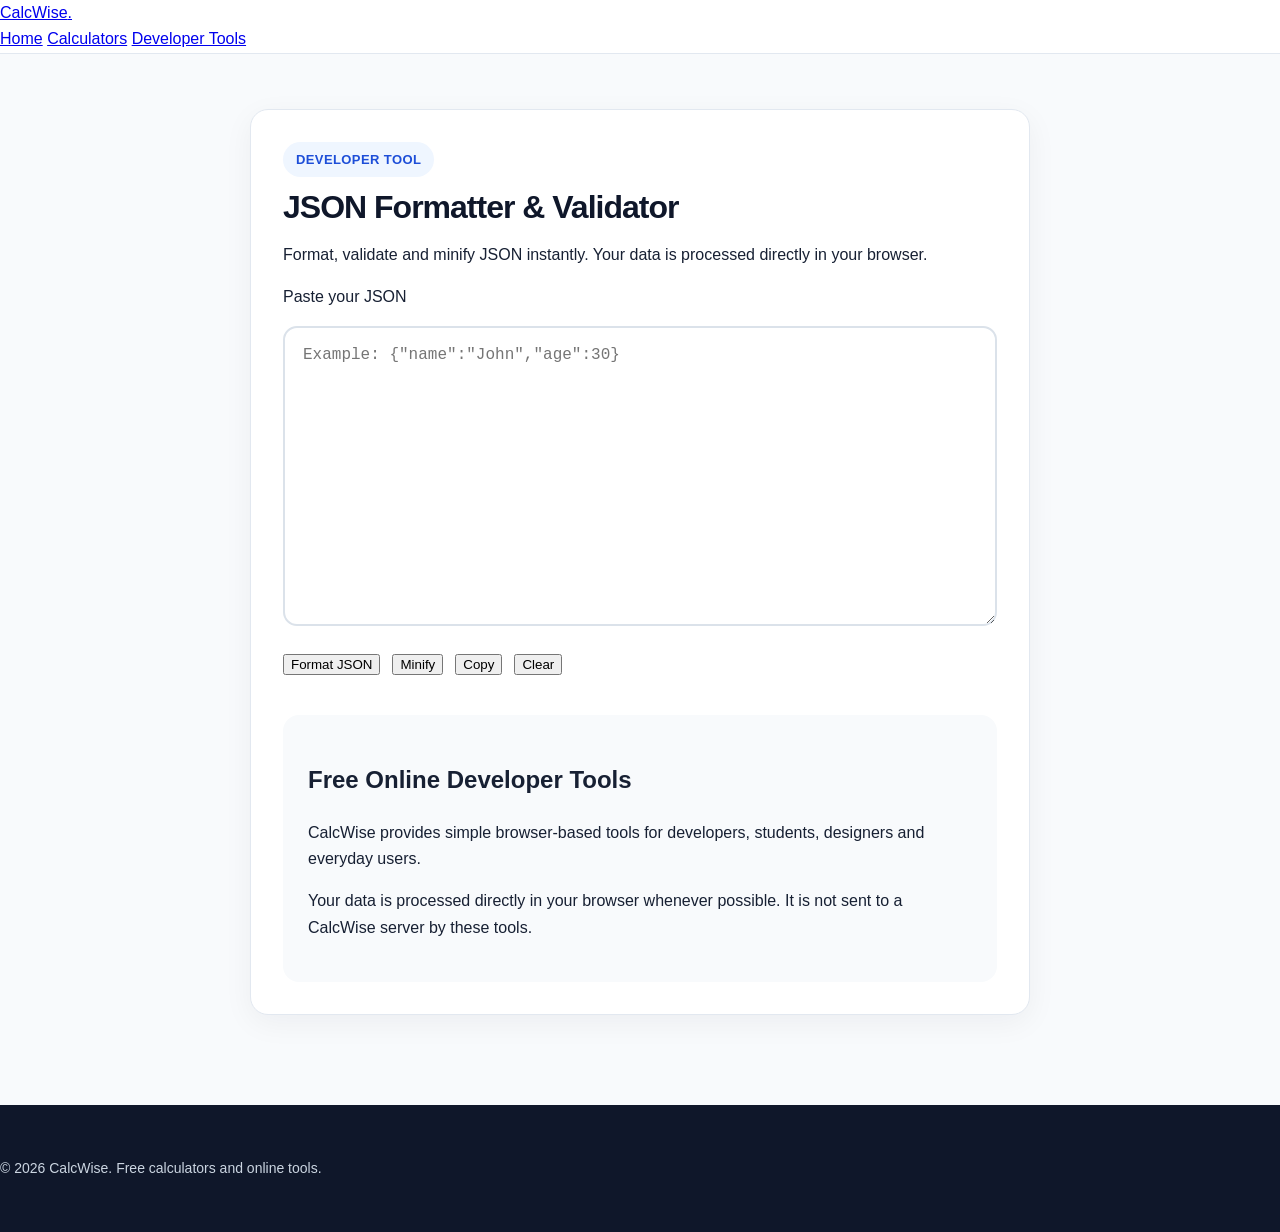
==== developer-tool.html @ e34d67ae "Update developer-tool.html" ====
<!DOCTYPE html>
<html lang="en">
<head>
  <meta charset="UTF-8">
  <meta name="viewport" content="width=device-width, initial-scale=1.0">

  <title>Free Developer Tools | CalcWise</title>

  <meta name="description"
        content="Free online developer tools including JSON Formatter, JSON to CSV Converter, Base64, URL Encoder, UUID Generator and more.">

  <meta name="robots" content="index, follow">

  <link rel="stylesheet" href="style.css">
</head>

<body>

<header class="site-header">
  <div class="container nav-container">

    <a href="index.html" class="logo">
      CalcWise<span>.</span>
    </a>

    <nav>
      <a href="index.html">Home</a>
      <a href="index.html#calculators">Calculators</a>
      <a href="index.html#developer-tools">Developer Tools</a>
    </nav>

  </div>
</header>


<main class="calculator-page">

  <div class="calc-shell">

    <div class="eyebrow">DEVELOPER TOOL</div>

    <h1 id="toolTitle">JSON Formatter & Validator</h1>

    <p id="toolDescription">
      Format, validate and minify JSON instantly. Your data is processed directly in your browser.
    </p>


    <!-- JSON TOOL -->

    <section id="jsonTool">

      <label for="jsonInput">Paste your JSON</label>

      <textarea
        id="jsonInput"
        placeholder='Example: {"name":"John","age":30}'
        style="width:100%; min-height:300px; margin-top:15px; padding:18px; border:2px solid #dbe2ea; border-radius:14px; font-family:monospace; font-size:16px; box-sizing:border-box;"
      ></textarea>

      <div style="display:flex; flex-wrap:wrap; gap:12px; margin-top:20px;">

        <button onclick="formatJSON()" class="btn-primary">
          Format JSON
        </button>

        <button onclick="minifyJSON()" class="btn-primary">
          Minify
        </button>

        <button onclick="copyJSON()" class="btn-primary">
          Copy
        </button>

        <button onclick="clearJSON()" class="btn-secondary">
          Clear
        </button>

      </div>

      <div id="jsonResult" style="margin-top:20px;"></div>

    </section>


    <!-- JSON TO CSV TOOL -->

    <section id="csvTool" style="display:none;">

      <label for="csvJsonInput">Paste JSON data</label>

      <textarea
        id="csvJsonInput"
        placeholder='Example: [{"name":"John","age":30},{"name":"Sarah","age":25}]'
        style="width:100%; min-height:300px; margin-top:15px; padding:18px; border:2px solid #dbe2ea; border-radius:14px; font-family:monospace; font-size:16px; box-sizing:border-box;"
      ></textarea>

      <div style="display:flex; flex-wrap:wrap; gap:12px; margin-top:20px;">

        <button onclick="convertJSONtoCSV()" class="btn-primary">
          Convert to CSV
        </button>

        <button onclick="copyCSV()" class="btn-primary">
          Copy CSV
        </button>

        <button onclick="downloadCSV()" class="btn-primary">
          Download CSV
        </button>

        <button onclick="clearCSV()" class="btn-secondary">
          Clear
        </button>

      </div>

      <textarea
        id="csvOutput"
        readonly
        placeholder="CSV output will appear here..."
        style="width:100%; min-height:250px; margin-top:20px; padding:18px; border:2px solid #dbe2ea; border-radius:14px; font-family:monospace; font-size:15px; box-sizing:border-box;"
      ></textarea>

      <div id="csvResult" style="margin-top:15px;"></div>

    </section>


    <div style="margin-top:40px; padding:25px; background:#f8fafc; border-radius:16px;">

      <h2>Free Online Developer Tools</h2>

      <p>
        CalcWise provides simple browser-based tools for developers,
        students, designers and everyday users.
      </p>

      <p>
        Your data is processed directly in your browser whenever possible.
        It is not sent to a CalcWise server by these tools.
      </p>

    </div>

  </div>

</main>


<footer class="site-footer">

  <div class="container">

    <p>
      © 2026 CalcWise. Free calculators and online tools.
    </p>

  </div>

</footer>


<script>

const params = new URLSearchParams(window.location.search);
const selectedTool = params.get("tool") || "json";


/* TOOL ROUTER */

if (selectedTool === "json-csv") {

  document.title = "JSON to CSV Converter — Free Online Tool | CalcWise";

  document.getElementById("toolTitle").textContent =
    "JSON to CSV Converter";

  document.getElementById("toolDescription").textContent =
    "Convert JSON data to CSV instantly. Your data is processed directly in your browser.";

  document.getElementById("jsonTool").style.display = "none";
  document.getElementById("csvTool").style.display = "block";

}


/* JSON FORMATTER */

function formatJSON() {

  const input = document.getElementById("jsonInput").value.trim();
  const result = document.getElementById("jsonResult");

  if (!input) {
    result.innerHTML =
      '<div style="padding:15px; background:#fff7ed; border-radius:10px;">Please enter JSON first.</div>';
    return;
  }

  try {

    const parsed = JSON.parse(input);

    document.getElementById("jsonInput").value =
      JSON.stringify(parsed, null, 2);

    result.innerHTML =
      '<div style="padding:15px; background:#f0fdf4; color:#166534; border-radius:10px;">✓ Valid JSON</div>';

  } catch (error) {

    result.innerHTML =
      '<div style="padding:15px; background:#fef2f2; color:#991b1b; border-radius:10px;">✕ Invalid JSON: '
      + escapeHTML(error.message)
      + '</div>';

  }

}


/* MINIFY JSON */

function minifyJSON() {

  const input = document.getElementById("jsonInput").value.trim();
  const result = document.getElementById("jsonResult");

  if (!input) {
    result.innerHTML =
      '<div style="padding:15px; background:#fff7ed; border-radius:10px;">Please enter JSON first.</div>';
    return;
  }

  try {

    const parsed = JSON.parse(input);

    document.getElementById("jsonInput").value =
      JSON.stringify(parsed);

    result.innerHTML =
      '<div style="padding:15px; background:#f0fdf4; color:#166534; border-radius:10px;">✓ JSON minified successfully</div>';

  } catch (error) {

    result.innerHTML =
      '<div style="padding:15px; background:#fef2f2; color:#991b1b; border-radius:10px;">✕ Invalid JSON</div>';

  }

}


/* COPY JSON */

function copyJSON() {

  const input = document.getElementById("jsonInput");

  if (!input.value) return;

  navigator.clipboard.writeText(input.value)
    .then(function() {

      document.getElementById("jsonResult").innerHTML =
        '<div style="padding:15px; background:#eff6ff; color:#1d4ed8; border-radius:10px;">✓ Copied to clipboard</div>';

    });

}


/* CLEAR JSON */

function clearJSON() {

  document.getElementById("jsonInput").value = "";
  document.getElementById("jsonResult").innerHTML = "";

}


/* JSON TO CSV */

function convertJSONtoCSV() {

  const input = document.getElementById("csvJsonInput").value.trim();
  const output = document.getElementById("csvOutput");
  const result = document.getElementById("csvResult");

  if (!input) {

    result.innerHTML =
      '<div style="padding:15px; background:#fff7ed; border-radius:10px;">Please enter JSON data first.</div>';

    return;
  }

  try {

    const data = JSON.parse(input);

    if (!Array.isArray(data)) {

      throw new Error(
        "JSON to CSV conversion requires an array of objects."
      );

    }

    if (data.length === 0) {

      throw new Error("The JSON array is empty.");

    }

    const headers = [];

    data.forEach(function(row) {

      Object.keys(row).forEach(function(key) {

        if (!headers.includes(key)) {
          headers.push(key);
        }

      });

    });


    const csvRows = [];

    csvRows.push(
      headers.map(csvEscape).join(",")
    );


    data.forEach(function(row) {

      const values = headers.map(function(header) {

        let value = row[header];

        if (value === null || value === undefined) {
          value = "";
        }

        if (typeof value === "object") {
          value = JSON.stringify(value);
        }

        return csvEscape(value);

      });

      csvRows.push(values.join(","));

    });


    output.value = csvRows.join("\n");

    result.innerHTML =
      '<div style="padding:15px; background:#f0fdf4; color:#166534; border-radius:10px;">✓ Converted successfully</div>';

  } catch (error) {

    result.innerHTML =
      '<div style="padding:15px; background:#fef2f2; color:#991b1b; border-radius:10px;">✕ '
      + escapeHTML(error.message)
      + '</div>';

  }

}


/* CSV ESCAPE */

function csvEscape(value) {

  value = String(value);

  if (
    value.includes(",") ||
    value.includes('"') ||
    value.includes("\n")
  ) {

    return '"' + value.replace(/"/g, '""') + '"';

  }

  return value;

}


/* COPY CSV */

function copyCSV() {

  const output = document.getElementById("csvOutput");

  if (!output.value) return;

  navigator.clipboard.writeText(output.value)
    .then(function() {

      document.getElementById("csvResult").innerHTML =
        '<div style="padding:15px; background:#eff6ff; color:#1d4ed8; border-radius:10px;">✓ CSV copied to clipboard</div>';

    });

}


/* DOWNLOAD CSV */

function downloadCSV() {

  const csv = document.getElementById("csvOutput").value;

  if (!csv) {

    document.getElementById("csvResult").innerHTML =
      '<div style="padding:15px; background:#fff7ed; border-radius:10px;">Convert your JSON first.</div>';

    return;

  }

  const blob = new Blob(
    [csv],
    { type: "text/csv;charset=utf-8;" }
  );

  const url = URL.createObjectURL(blob);

  const link = document.createElement("a");

  link.href = url;
  link.download = "calcwise-data.csv";

  document.body.appendChild(link);

  link.click();

  document.body.removeChild(link);

  URL.revokeObjectURL(url);

}


/* CLEAR CSV */

function clearCSV() {

  document.getElementById("csvJsonInput").value = "";
  document.getElementById("csvOutput").value = "";
  document.getElementById("csvResult").innerHTML = "";

}


/* SECURITY */

function escapeHTML(text) {

  const div = document.createElement("div");

  div.textContent = text;

  return div.innerHTML;

}

</script>

</body>
</html>
---- style.css ----
/* =========================================
   CALCWISE — 2026 PROFESSIONAL DESIGN
   ========================================= */

* {
  box-sizing: border-box;
}

:root {
  --navy: #0f172a;
  --navy-light: #1e293b;
  --blue: #2563eb;
  --blue-dark: #1d4ed8;
  --blue-light: #eff6ff;
  --green: #16a34a;
  --green-light: #f0fdf4;
  --text: #172033;
  --muted: #64748b;
  --border: #e2e8f0;
  --background: #f8fafc;
  --white: #ffffff;
}

html {
  scroll-behavior: smooth;
}

body {
  margin: 0;
  font-family: Arial, Helvetica, sans-serif;
  color: var(--text);
  background: var(--background);
  line-height: 1.65;
}

.wrap {
  width: min(1120px, 92%);
  margin: auto;
}

/* =========================================
   HEADER
   ========================================= */

.site-header {
  background: var(--white);
  border-bottom: 1px solid var(--border);
  position: sticky;
  top: 0;
  z-index: 100;
}

.nav {
  min-height: 68px;
  display: flex;
  align-items: center;
  justify-content: space-between;
  gap: 20px;
}

.brand {
  font-size: 25px;
  font-weight: 800;
  color: var(--navy);
  text-decoration: none;
  letter-spacing: -0.7px;
}

.brand::after {
  content: ".";
  color: var(--blue);
}

.nav nav {
  display: flex;
  align-items: center;
  gap: 26px;
}

.nav nav a {
  color: #475569;
  text-decoration: none;
  font-size: 15px;
  font-weight: 600;
  transition: 0.2s;
}

.nav nav a:hover {
  color: var(--blue);
}

/* =========================================
   HERO
   ========================================= */

.hero {
  background:
    radial-gradient(circle at 80% 20%, #dbeafe 0, transparent 28%),
    linear-gradient(180deg, #ffffff 0%, #f8fafc 100%);
  padding: 90px 0 95px;
  text-align: center;
}

.eyebrow {
  display: inline-block;
  background: var(--blue-light);
  color: var(--blue-dark);
  padding: 7px 13px;
  border-radius: 999px;
  font-size: 13px;
  font-weight: 800;
  letter-spacing: 0.4px;
  margin-bottom: 12px;
}

.hero h1 {
  font-size: clamp(38px, 6vw, 64px);
  line-height: 1.04;
  letter-spacing: -2px;
  max-width: 900px;
  margin: 12px auto 20px;
  color: var(--navy);
}

.hero p {
  font-size: 19px;
  color: var(--muted);
  max-width: 690px;
  margin: 0 auto 32px;
}

.button {
  display: inline-block;
  background: var(--blue);
  color: white;
  padding: 14px 25px;
  border-radius: 10px;
  text-decoration: none;
  font-weight: 800;
  box-shadow: 0 8px 20px rgba(37, 99, 235, 0.18);
  transition: 0.2s;
}

.button:hover {
  background: var(--blue-dark);
  transform: translateY(-2px);
  box-shadow: 0 12px 25px rgba(37, 99, 235, 0.24);
}

/* =========================================
   SECTIONS
   ========================================= */

.section {
  padding: 65px 0;
}

.section h2 {
  font-size: 34px;
  line-height: 1.2;
  letter-spacing: -0.8px;
  margin: 0 0 25px;
  color: var(--navy);
}

.grid {
  display: grid;
  grid-template-columns: repeat(
    auto-fit,
    minmax(230px, 1fr)
  );
  gap: 20px;
}

/* =========================================
   CALCULATOR CARDS
   ========================================= */

.card {
  display: block;
  background: var(--white);
  padding: 25px;
  border: 1px solid var(--border);
  border-radius: 16px;
  text-decoration: none;
  color: inherit;
  transition: all 0.2s ease;
  box-shadow: 0 2px 8px rgba(15, 23, 42, 0.03);
}

.card:hover {
  transform: translateY(-4px);
  border-color: #bfdbfe;
  box-shadow: 0 14px 35px rgba(15, 23, 42, 0.09);
}

.card h3 {
  margin: 0 0 9px;
  color: var(--navy);
  font-size: 19px;
}

.card p {
  margin: 0;
  color: var(--muted);
  font-size: 15px;
}

/* =========================================
   ABOUT
   ========================================= */

.about {
  max-width: 820px;
}

.about p {
  color: #475569;
}

/* =========================================
   CALCULATOR PAGE
   ========================================= */

.calculator-page {
  padding: 55px 0 90px;
}

.calc-shell {
  max-width: 780px;
  margin: auto;
  background: var(--white);
  border: 1px solid var(--border);
  border-radius: 18px;
  padding: 32px;
  box-shadow: 0 8px 30px rgba(15, 23, 42, 0.05);
}

.calc-shell h1 {
  margin-top: 0;
  margin-bottom: 10px;
  line-height: 1.15;
  letter-spacing: -1px;
  color: var(--navy);
}

.intro {
  color: var(--muted);
  margin-bottom: 25px;
}

/* =========================================
   FORMS
   ========================================= */

.form-grid {
  display: grid;
  grid-template-columns: 1fr 1fr;
  gap: 18px;
}

.field label {
  display: block;
  font-weight: 700;
  margin-bottom: 7px;
  color: var(--navy-light);
  font-size: 14px;
}

.field input,
.field select {
  width: 100%;
  padding: 13px 14px;
  border: 1px solid #cbd5e1;
  border-radius: 10px;
  font-size: 16px;
  background: white;
  color: var(--text);
  outline: none;
  transition: 0.2s;
}

.field input:focus,
.field select:focus {
  border-color: var(--blue);
  box-shadow: 0 0 0 3px rgba(37, 99, 235, 0.1);
}

/* =========================================
   CALCULATE BUTTON
   ========================================= */

.calc-button {
  width: 100%;
  border: 0;
  background: var(--blue);
  color: white;
  padding: 14px 20px;
  border-radius: 10px;
  font-size: 16px;
  font-weight: 800;
  cursor: pointer;
  margin-top: 20px;
  transition: 0.2s;
}

.calc-button:hover {
  background: var(--blue-dark);
  transform: translateY(-1px);
}

/* =========================================
   RESULTS
   ========================================= */

.result {
  margin-top: 25px;
  padding: 24px;
  background: var(--green-light);
  border-radius: 14px;
  border: 1px solid #bbf7d0;
}

.result strong {
  display: block;
  font-size: 29px;
  color: var(--green);
  margin-top: 4px;
}

/* =========================================
   NOTES
   ========================================= */

.notes {
  margin-top: 30px;
  padding-top: 20px;
  border-top: 1px solid var(--border);
  color: var(--muted);
  font-size: 14px;
}

/* =========================================
   FOOTER
   ========================================= */

footer {
  padding: 38px 0;
  background: var(--navy);
  color: #cbd5e1;
  font-size: 14px;
}

footer a {
  color: #e2e8f0;
  text-decoration: none;
}

footer a:hover {
  color: white;
}

/* =========================================
   MOBILE
   ========================================= */

@media (max-width: 700px) {

  .nav {
    min-height: 62px;
  }

  .brand {
    font-size: 22px;
  }

  .nav nav {
    gap: 13px;
  }

  .nav nav a {
    font-size: 13px;
  }

  .hero {
    padding: 65px 0 70px;
  }

  .hero h1 {
    font-size: 42px;
    letter-spacing: -1.5px;
  }

  .hero p {
    font-size: 17px;
  }

  .section {
    padding: 50px 0;
  }

  .section h2 {
    font-size: 29px;
  }

  .form-grid {
    grid-template-columns: 1fr;
  }

  .calc-shell {
    padding: 22px;
    border-radius: 14px;
  }
}

@media (max-width: 430px) {

  .nav nav {
    gap: 9px;
  }

  .nav nav a {
    font-size: 12px;
  }

  .hero h1 {
    font-size: 36px;
  }

  .hero {
    padding: 55px 0 60px;
  }

  .card {
    padding: 21px;
  }
  }
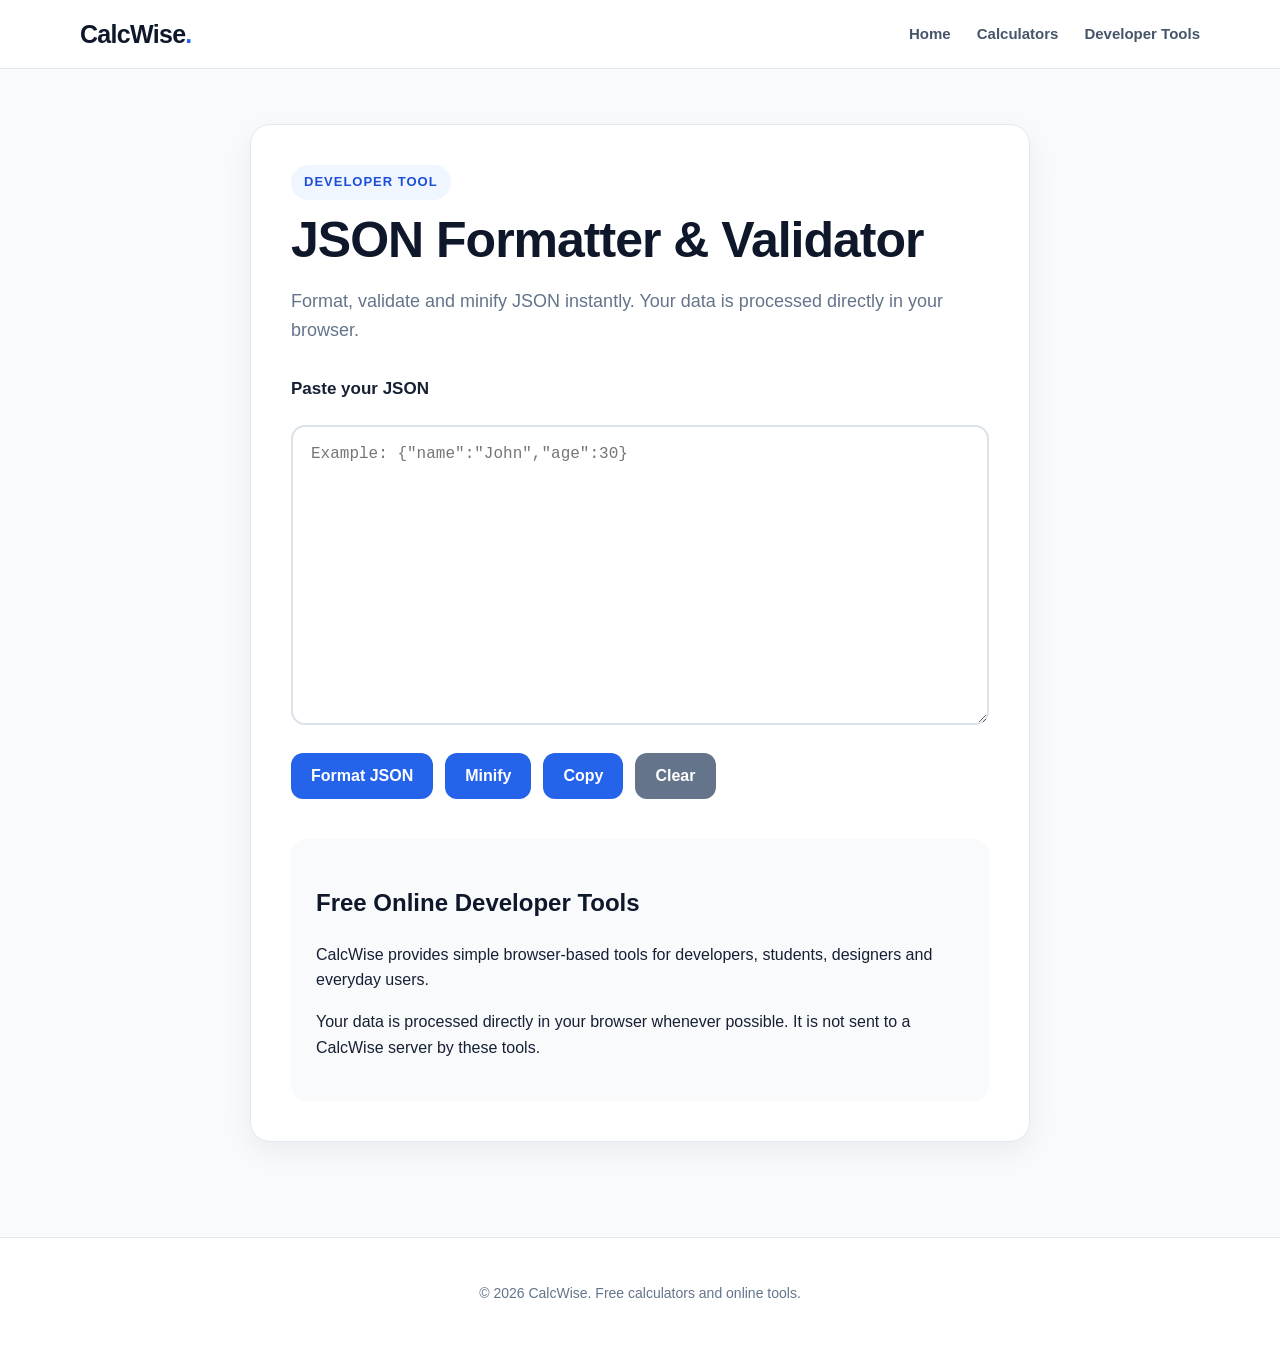
==== commit f3427831: "Update developer-tool.html" ====
--- a/developer-tool.html
+++ b/developer-tool.html
@@ -11,7 +11,187 @@
 
   <meta name="robots" content="index, follow">
 
-  <link rel="stylesheet" href="style.css">
+  <link rel="stylesheet" href="./style.css?v=3">
+  <style>
+*{box-sizing:border-box}
+
+body{
+margin:0;
+font-family:Arial,Helvetica,sans-serif;
+color:#172033;
+background:#f8fafc;
+line-height:1.6
+}
+
+.container{
+width:min(1120px,92%);
+margin:auto
+}
+
+.site-header{
+background:#fff;
+border-bottom:1px solid #e2e8f0;
+position:sticky;
+top:0;
+z-index:100
+}
+
+.nav-container{
+min-height:68px;
+display:flex;
+align-items:center;
+justify-content:space-between;
+gap:20px
+}
+
+.logo{
+font-size:25px;
+font-weight:800;
+color:#0f172a;
+text-decoration:none;
+letter-spacing:-.7px
+}
+
+.logo span{
+color:#2563eb
+}
+
+nav{
+display:flex;
+align-items:center;
+gap:26px
+}
+
+nav a{
+color:#475569;
+text-decoration:none;
+font-size:15px;
+font-weight:600
+}
+
+nav a:hover{
+color:#2563eb
+}
+
+.calculator-page{
+padding:55px 20px
+}
+
+.calc-shell{
+width:min(900px,100%);
+margin:auto;
+background:#fff;
+padding:40px;
+border:1px solid #e2e8f0;
+border-radius:20px;
+box-shadow:0 10px 30px rgba(15,23,42,.06)
+}
+
+.eyebrow{
+display:inline-block;
+background:#eff6ff;
+color:#1d4ed8;
+padding:7px 13px;
+border-radius:999px;
+font-size:13px;
+font-weight:700;
+letter-spacing:1px;
+margin-bottom:12px
+}
+
+h1{
+font-size:clamp(32px,6vw,50px);
+line-height:1.1;
+margin:0 0 15px;
+color:#0f172a
+}
+
+h2{
+color:#0f172a
+}
+
+#toolDescription{
+font-size:18px;
+color:#64748b;
+margin-bottom:30px
+}
+
+label{
+display:block;
+font-size:17px;
+font-weight:700;
+margin-bottom:8px
+}
+
+textarea{
+font-family:monospace!important
+}
+
+.btn-primary,
+.btn-secondary{
+border:0;
+border-radius:12px;
+padding:14px 20px;
+font-size:16px;
+font-weight:700;
+cursor:pointer
+}
+
+.btn-primary{
+background:#2563eb;
+color:#fff
+}
+
+.btn-primary:hover{
+background:#1d4ed8
+}
+
+.btn-secondary{
+background:#64748b;
+color:#fff
+}
+
+.site-footer{
+margin-top:40px;
+padding:30px 20px;
+text-align:center;
+border-top:1px solid #e2e8f0;
+background:#fff;
+color:#64748b
+}
+
+@media(max-width:700px){
+
+.nav-container{
+flex-direction:column;
+padding:16px 0
+}
+
+nav{
+flex-wrap:wrap;
+justify-content:center;
+gap:15px
+}
+
+.calculator-page{
+padding:25px 12px
+}
+
+.calc-shell{
+padding:25px 18px;
+border-radius:16px
+}
+
+h1{
+font-size:34px
+}
+
+#toolDescription{
+font-size:16px
+}
+
+}
+  </style>
 </head>
 
 <body>
@@ -26,7 +206,7 @@
     <nav>
       <a href="index.html">Home</a>
       <a href="index.html#calculators">Calculators</a>
-      <a href="index.html#developer-tools">Developer Tools</a>
+      <a href="developer-tool.html?tool=json">Developer Tools</a>
     </nav>
 
   </div>
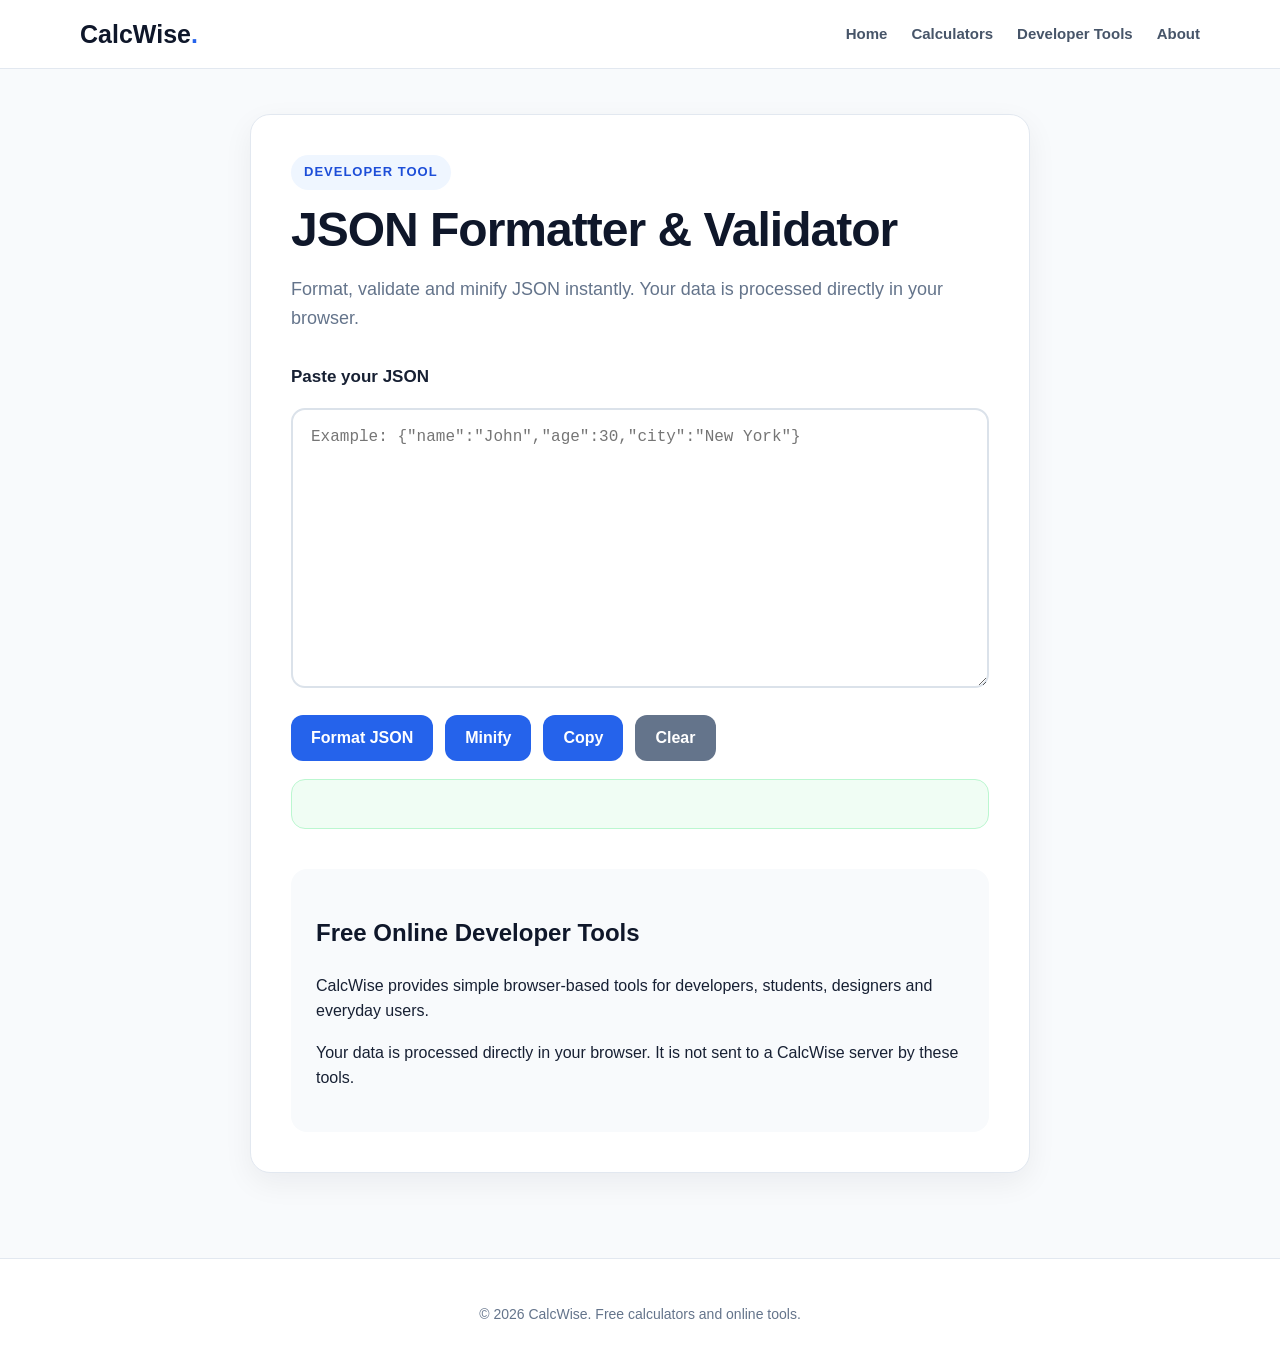
==== commit 30ca7b56: "Update developer-tool.html" ====
--- a/developer-tool.html
+++ b/developer-tool.html
@@ -1,18 +1,18 @@
 <!DOCTYPE html>
 <html lang="en">
 <head>
-  <meta charset="UTF-8">
-  <meta name="viewport" content="width=device-width, initial-scale=1.0">
-
-  <title>Free Developer Tools | CalcWise</title>
-
-  <meta name="description"
-        content="Free online developer tools including JSON Formatter, JSON to CSV Converter, Base64, URL Encoder, UUID Generator and more.">
-
-  <meta name="robots" content="index, follow">
-
-  <link rel="stylesheet" href="./style.css?v=3">
-  <style>
+<meta charset="UTF-8">
+<meta name="viewport" content="width=device-width, initial-scale=1.0">
+
+<title>Developer Tools — Free Online Tools | CalcWise</title>
+
+<meta name="description" content="Free online developer tools including JSON Formatter, JSON to CSV and CSV to JSON converters.">
+
+<meta name="robots" content="index, follow">
+
+<link rel="stylesheet" href="./style.css?v=3">
+
+<style>
 *{box-sizing:border-box}
 
 body{
@@ -48,8 +48,7 @@
 font-size:25px;
 font-weight:800;
 color:#0f172a;
-text-decoration:none;
-letter-spacing:-.7px
+text-decoration:none
 }
 
 .logo span{
@@ -59,7 +58,7 @@
 nav{
 display:flex;
 align-items:center;
-gap:26px
+gap:24px
 }
 
 nav a{
@@ -74,7 +73,7 @@
 }
 
 .calculator-page{
-padding:55px 20px
+padding:45px 15px
 }
 
 .calc-shell{
@@ -100,7 +99,7 @@
 }
 
 h1{
-font-size:clamp(32px,6vw,50px);
+font-size:clamp(32px,6vw,48px);
 line-height:1.1;
 margin:0 0 15px;
 color:#0f172a
@@ -110,7 +109,7 @@
 color:#0f172a
 }
 
-#toolDescription{
+.description{
 font-size:18px;
 color:#64748b;
 margin-bottom:30px
@@ -124,11 +123,32 @@
 }
 
 textarea{
-font-family:monospace!important
-}
-
-.btn-primary,
-.btn-secondary{
+width:100%;
+min-height:280px;
+margin-top:10px;
+padding:18px;
+border:2px solid #dbe2ea;
+border-radius:14px;
+font-family:monospace;
+font-size:16px;
+resize:vertical;
+background:#fff;
+color:#172033
+}
+
+textarea:focus{
+outline:none;
+border-color:#2563eb
+}
+
+.buttons{
+display:flex;
+flex-wrap:wrap;
+gap:12px;
+margin-top:20px
+}
+
+button{
 border:0;
 border-radius:12px;
 padding:14px 20px;
@@ -137,18 +157,49 @@
 cursor:pointer
 }
 
-.btn-primary{
+.primary{
 background:#2563eb;
 color:#fff
 }
 
-.btn-primary:hover{
+.primary:hover{
 background:#1d4ed8
 }
 
-.btn-secondary{
+.secondary{
 background:#64748b;
 color:#fff
+}
+
+.result{
+margin-top:18px
+}
+
+.message{
+padding:15px;
+border-radius:10px
+}
+
+.success{
+background:#f0fdf4;
+color:#166534
+}
+
+.error{
+background:#fef2f2;
+color:#991b1b
+}
+
+.info{
+background:#eff6ff;
+color:#1d4ed8
+}
+
+.info-box{
+margin-top:40px;
+padding:25px;
+background:#f8fafc;
+border-radius:16px
 }
 
 .site-footer{
@@ -160,6 +211,10 @@
 color:#64748b
 }
 
+.tool-section{
+display:none
+}
+
 @media(max-width:700px){
 
 .nav-container{
@@ -170,7 +225,7 @@
 nav{
 flex-wrap:wrap;
 justify-content:center;
-gap:15px
+gap:14px
 }
 
 .calculator-page{
@@ -186,476 +241,709 @@
 font-size:34px
 }
 
-#toolDescription{
+.description{
 font-size:16px
 }
 
 }
-  </style>
+</style>
 </head>
 
 <body>
 
 <header class="site-header">
-  <div class="container nav-container">
-
-    <a href="index.html" class="logo">
-      CalcWise<span>.</span>
-    </a>
-
-    <nav>
-      <a href="index.html">Home</a>
-      <a href="index.html#calculators">Calculators</a>
-      <a href="developer-tool.html?tool=json">Developer Tools</a>
-    </nav>
-
-  </div>
+<div class="container nav-container">
+
+<a href="index.html" class="logo">
+CalcWise<span>.</span>
+</a>
+
+<nav>
+<a href="index.html">Home</a>
+<a href="index.html#calculators">Calculators</a>
+<a href="developer-tool.html?tool=json">Developer Tools</a>
+<a href="index.html#about">About</a>
+</nav>
+
+</div>
 </header>
 
 
 <main class="calculator-page">
 
-  <div class="calc-shell">
-
-    <div class="eyebrow">DEVELOPER TOOL</div>
-
-    <h1 id="toolTitle">JSON Formatter & Validator</h1>
-
-    <p id="toolDescription">
-      Format, validate and minify JSON instantly. Your data is processed directly in your browser.
-    </p>
-
-
-    <!-- JSON TOOL -->
-
-    <section id="jsonTool">
-
-      <label for="jsonInput">Paste your JSON</label>
-
-      <textarea
-        id="jsonInput"
-        placeholder='Example: {"name":"John","age":30}'
-        style="width:100%; min-height:300px; margin-top:15px; padding:18px; border:2px solid #dbe2ea; border-radius:14px; font-family:monospace; font-size:16px; box-sizing:border-box;"
-      ></textarea>
-
-      <div style="display:flex; flex-wrap:wrap; gap:12px; margin-top:20px;">
-
-        <button onclick="formatJSON()" class="btn-primary">
-          Format JSON
-        </button>
-
-        <button onclick="minifyJSON()" class="btn-primary">
-          Minify
-        </button>
-
-        <button onclick="copyJSON()" class="btn-primary">
-          Copy
-        </button>
-
-        <button onclick="clearJSON()" class="btn-secondary">
-          Clear
-        </button>
-
-      </div>
-
-      <div id="jsonResult" style="margin-top:20px;"></div>
-
-    </section>
-
-
-    <!-- JSON TO CSV TOOL -->
-
-    <section id="csvTool" style="display:none;">
-
-      <label for="csvJsonInput">Paste JSON data</label>
-
-      <textarea
-        id="csvJsonInput"
-        placeholder='Example: [{"name":"John","age":30},{"name":"Sarah","age":25}]'
-        style="width:100%; min-height:300px; margin-top:15px; padding:18px; border:2px solid #dbe2ea; border-radius:14px; font-family:monospace; font-size:16px; box-sizing:border-box;"
-      ></textarea>
-
-      <div style="display:flex; flex-wrap:wrap; gap:12px; margin-top:20px;">
-
-        <button onclick="convertJSONtoCSV()" class="btn-primary">
-          Convert to CSV
-        </button>
-
-        <button onclick="copyCSV()" class="btn-primary">
-          Copy CSV
-        </button>
-
-        <button onclick="downloadCSV()" class="btn-primary">
-          Download CSV
-        </button>
-
-        <button onclick="clearCSV()" class="btn-secondary">
-          Clear
-        </button>
-
-      </div>
-
-      <textarea
-        id="csvOutput"
-        readonly
-        placeholder="CSV output will appear here..."
-        style="width:100%; min-height:250px; margin-top:20px; padding:18px; border:2px solid #dbe2ea; border-radius:14px; font-family:monospace; font-size:15px; box-sizing:border-box;"
-      ></textarea>
-
-      <div id="csvResult" style="margin-top:15px;"></div>
-
-    </section>
-
-
-    <div style="margin-top:40px; padding:25px; background:#f8fafc; border-radius:16px;">
-
-      <h2>Free Online Developer Tools</h2>
-
-      <p>
-        CalcWise provides simple browser-based tools for developers,
-        students, designers and everyday users.
-      </p>
-
-      <p>
-        Your data is processed directly in your browser whenever possible.
-        It is not sent to a CalcWise server by these tools.
-      </p>
-
-    </div>
-
-  </div>
+<div class="calc-shell">
+
+<div class="eyebrow">DEVELOPER TOOL</div>
+
+<h1 id="toolTitle">JSON Formatter & Validator</h1>
+
+<p id="toolDescription" class="description">
+Format, validate and minify JSON instantly. Your data is processed directly in your browser.
+</p>
+
+
+<!-- JSON FORMATTER -->
+
+<section id="jsonTool" class="tool-section">
+
+<label for="jsonInput">Paste your JSON</label>
+
+<textarea
+id="jsonInput"
+placeholder='Example: {"name":"John","age":30,"city":"New York"}'
+></textarea>
+
+<div class="buttons">
+
+<button class="primary" onclick="formatJSON()">
+Format JSON
+</button>
+
+<button class="primary" onclick="minifyJSON()">
+Minify
+</button>
+
+<button class="primary" onclick="copyJSON()">
+Copy
+</button>
+
+<button class="secondary" onclick="clearJSON()">
+Clear
+</button>
+
+</div>
+
+<div id="jsonResult" class="result"></div>
+
+</section>
+
+
+<!-- JSON TO CSV -->
+
+<section id="jsonCsvTool" class="tool-section">
+
+<label for="jsonCsvInput">Paste JSON data</label>
+
+<textarea
+id="jsonCsvInput"
+placeholder='Example: [{"name":"John","age":30},{"name":"Sarah","age":25}]'
+></textarea>
+
+<div class="buttons">
+
+<button class="primary" onclick="convertJSONtoCSV()">
+Convert to CSV
+</button>
+
+<button class="primary" onclick="copyCSV()">
+Copy CSV
+</button>
+
+<button class="primary" onclick="downloadCSV()">
+Download CSV
+</button>
+
+<button class="secondary" onclick="clearJSONCSV()">
+Clear
+</button>
+
+</div>
+
+<textarea
+id="csvOutput"
+readonly
+placeholder="CSV output will appear here..."
+></textarea>
+
+<div id="jsonCsvResult" class="result"></div>
+
+</section>
+
+
+<!-- CSV TO JSON -->
+
+<section id="csvJsonTool" class="tool-section">
+
+<label for="csvInput">Paste CSV data</label>
+
+<textarea
+id="csvInput"
+placeholder="name,age,city&#10;John,30,New York&#10;Sarah,25,Chicago"
+></textarea>
+
+<div class="buttons">
+
+<button class="primary" onclick="convertCSVtoJSON()">
+Convert to JSON
+</button>
+
+<button class="primary" onclick="copyCSVJSON()">
+Copy JSON
+</button>
+
+<button class="primary" onclick="downloadJSON()">
+Download JSON
+</button>
+
+<button class="secondary" onclick="clearCSVJSON()">
+Clear
+</button>
+
+</div>
+
+<textarea
+id="csvJsonOutput"
+readonly
+placeholder="JSON output will appear here..."
+></textarea>
+
+<div id="csvJsonResult" class="result"></div>
+
+</section>
+
+
+<div class="info-box">
+
+<h2>Free Online Developer Tools</h2>
+
+<p>
+CalcWise provides simple browser-based tools for developers,
+students, designers and everyday users.
+</p>
+
+<p>
+Your data is processed directly in your browser.
+It is not sent to a CalcWise server by these tools.
+</p>
+
+</div>
+
+</div>
 
 </main>
 
 
 <footer class="site-footer">
 
-  <div class="container">
-
-    <p>
-      © 2026 CalcWise. Free calculators and online tools.
-    </p>
-
-  </div>
+<div class="container">
+
+<p>
+© 2026 CalcWise. Free calculators and online tools.
+</p>
+
+</div>
 
 </footer>
 
 
 <script>
 
+/* SELECT TOOL FROM URL */
+
 const params = new URLSearchParams(window.location.search);
-const selectedTool = params.get("tool") || "json";
+const tool = params.get("tool") || "json";
+
+
+function showTool(id, title, description){
+
+document.getElementById("jsonTool").style.display = "none";
+document.getElementById("jsonCsvTool").style.display = "none";
+document.getElementById("csvJsonTool").style.display = "none";
+
+document.getElementById(id).style.display = "block";
+
+document.getElementById("toolTitle").textContent = title;
+
+document.getElementById("toolDescription").textContent = description;
+
+}
 
 
 /* TOOL ROUTER */
 
-if (selectedTool === "json-csv") {
-
-  document.title = "JSON to CSV Converter — Free Online Tool | CalcWise";
-
-  document.getElementById("toolTitle").textContent =
-    "JSON to CSV Converter";
-
-  document.getElementById("toolDescription").textContent =
-    "Convert JSON data to CSV instantly. Your data is processed directly in your browser.";
-
-  document.getElementById("jsonTool").style.display = "none";
-  document.getElementById("csvTool").style.display = "block";
-
-}
-
-
-/* JSON FORMATTER */
-
-function formatJSON() {
-
-  const input = document.getElementById("jsonInput").value.trim();
-  const result = document.getElementById("jsonResult");
-
-  if (!input) {
-    result.innerHTML =
-      '<div style="padding:15px; background:#fff7ed; border-radius:10px;">Please enter JSON first.</div>';
-    return;
-  }
-
-  try {
-
-    const parsed = JSON.parse(input);
-
-    document.getElementById("jsonInput").value =
-      JSON.stringify(parsed, null, 2);
-
-    result.innerHTML =
-      '<div style="padding:15px; background:#f0fdf4; color:#166534; border-radius:10px;">✓ Valid JSON</div>';
-
-  } catch (error) {
-
-    result.innerHTML =
-      '<div style="padding:15px; background:#fef2f2; color:#991b1b; border-radius:10px;">✕ Invalid JSON: '
-      + escapeHTML(error.message)
-      + '</div>';
-
-  }
-
-}
-
-
-/* MINIFY JSON */
-
-function minifyJSON() {
-
-  const input = document.getElementById("jsonInput").value.trim();
-  const result = document.getElementById("jsonResult");
-
-  if (!input) {
-    result.innerHTML =
-      '<div style="padding:15px; background:#fff7ed; border-radius:10px;">Please enter JSON first.</div>';
-    return;
-  }
-
-  try {
-
-    const parsed = JSON.parse(input);
-
-    document.getElementById("jsonInput").value =
-      JSON.stringify(parsed);
-
-    result.innerHTML =
-      '<div style="padding:15px; background:#f0fdf4; color:#166534; border-radius:10px;">✓ JSON minified successfully</div>';
-
-  } catch (error) {
-
-    result.innerHTML =
-      '<div style="padding:15px; background:#fef2f2; color:#991b1b; border-radius:10px;">✕ Invalid JSON</div>';
-
-  }
+if(tool === "json-csv"){
+
+showTool(
+"jsonCsvTool",
+"JSON to CSV Converter",
+"Convert JSON data to CSV instantly. Your data is processed directly in your browser."
+);
+
+document.title = "JSON to CSV Converter — Free Online Tool | CalcWise";
+
+}
+
+else if(tool === "csv-json"){
+
+showTool(
+"csvJsonTool",
+"CSV to JSON Converter",
+"Convert CSV data to JSON instantly. Your data is processed directly in your browser."
+);
+
+document.title = "CSV to JSON Converter — Free Online Tool | CalcWise";
+
+}
+
+else{
+
+showTool(
+"jsonTool",
+"JSON Formatter & Validator",
+"Format, validate and minify JSON instantly. Your data is processed directly in your browser."
+);
+
+}
+
+
+/* JSON FORMAT */
+
+function formatJSON(){
+
+const input = document.getElementById("jsonInput").value.trim();
+const result = document.getElementById("jsonResult");
+
+try{
+
+if(!input) throw new Error("Please enter JSON first.");
+
+const parsed = JSON.parse(input);
+
+document.getElementById("jsonInput").value =
+JSON.stringify(parsed,null,2);
+
+result.innerHTML =
+'<div class="message success">✓ Valid JSON</div>';
+
+}
+
+catch(error){
+
+result.innerHTML =
+'<div class="message error">✕ Invalid JSON: '
++ escapeHTML(error.message)
++ '</div>';
+
+}
+
+}
+
+
+/* JSON MINIFY */
+
+function minifyJSON(){
+
+const input = document.getElementById("jsonInput").value.trim();
+const result = document.getElementById("jsonResult");
+
+try{
+
+if(!input) throw new Error("Please enter JSON first.");
+
+const parsed = JSON.parse(input);
+
+document.getElementById("jsonInput").value =
+JSON.stringify(parsed);
+
+result.innerHTML =
+'<div class="message success">✓ JSON minified successfully</div>';
+
+}
+
+catch(error){
+
+result.innerHTML =
+'<div class="message error">✕ Invalid JSON</div>';
+
+}
 
 }
 
 
 /* COPY JSON */
 
-function copyJSON() {
-
-  const input = document.getElementById("jsonInput");
-
-  if (!input.value) return;
-
-  navigator.clipboard.writeText(input.value)
-    .then(function() {
-
-      document.getElementById("jsonResult").innerHTML =
-        '<div style="padding:15px; background:#eff6ff; color:#1d4ed8; border-radius:10px;">✓ Copied to clipboard</div>';
-
-    });
+function copyJSON(){
+
+const text =
+document.getElementById("jsonInput").value;
+
+if(!text) return;
+
+navigator.clipboard.writeText(text);
+
+document.getElementById("jsonResult").innerHTML =
+'<div class="message info">✓ Copied to clipboard</div>';
 
 }
 
 
 /* CLEAR JSON */
 
-function clearJSON() {
-
-  document.getElementById("jsonInput").value = "";
-  document.getElementById("jsonResult").innerHTML = "";
+function clearJSON(){
+
+document.getElementById("jsonInput").value = "";
+document.getElementById("jsonResult").innerHTML = "";
 
 }
 
 
 /* JSON TO CSV */
 
-function convertJSONtoCSV() {
-
-  const input = document.getElementById("csvJsonInput").value.trim();
-  const output = document.getElementById("csvOutput");
-  const result = document.getElementById("csvResult");
-
-  if (!input) {
-
-    result.innerHTML =
-      '<div style="padding:15px; background:#fff7ed; border-radius:10px;">Please enter JSON data first.</div>';
-
-    return;
-  }
-
-  try {
-
-    const data = JSON.parse(input);
-
-    if (!Array.isArray(data)) {
-
-      throw new Error(
-        "JSON to CSV conversion requires an array of objects."
-      );
-
-    }
-
-    if (data.length === 0) {
-
-      throw new Error("The JSON array is empty.");
-
-    }
-
-    const headers = [];
-
-    data.forEach(function(row) {
-
-      Object.keys(row).forEach(function(key) {
-
-        if (!headers.includes(key)) {
-          headers.push(key);
-        }
-
-      });
-
-    });
-
-
-    const csvRows = [];
-
-    csvRows.push(
-      headers.map(csvEscape).join(",")
-    );
-
-
-    data.forEach(function(row) {
-
-      const values = headers.map(function(header) {
-
-        let value = row[header];
-
-        if (value === null || value === undefined) {
-          value = "";
-        }
-
-        if (typeof value === "object") {
-          value = JSON.stringify(value);
-        }
-
-        return csvEscape(value);
-
-      });
-
-      csvRows.push(values.join(","));
-
-    });
-
-
-    output.value = csvRows.join("\n");
-
-    result.innerHTML =
-      '<div style="padding:15px; background:#f0fdf4; color:#166534; border-radius:10px;">✓ Converted successfully</div>';
-
-  } catch (error) {
-
-    result.innerHTML =
-      '<div style="padding:15px; background:#fef2f2; color:#991b1b; border-radius:10px;">✕ '
-      + escapeHTML(error.message)
-      + '</div>';
-
-  }
-
-}
-
-
-/* CSV ESCAPE */
-
-function csvEscape(value) {
-
-  value = String(value);
-
-  if (
-    value.includes(",") ||
-    value.includes('"') ||
-    value.includes("\n")
-  ) {
-
-    return '"' + value.replace(/"/g, '""') + '"';
-
-  }
-
-  return value;
+function convertJSONtoCSV(){
+
+const input =
+document.getElementById("jsonCsvInput").value.trim();
+
+const output =
+document.getElementById("csvOutput");
+
+const result =
+document.getElementById("jsonCsvResult");
+
+try{
+
+const data = JSON.parse(input);
+
+if(!Array.isArray(data))
+throw new Error("JSON must be an array of objects.");
+
+if(data.length === 0)
+throw new Error("JSON array is empty.");
+
+const headers = [];
+
+data.forEach(row=>{
+
+Object.keys(row).forEach(key=>{
+
+if(!headers.includes(key))
+headers.push(key);
+
+});
+
+});
+
+
+const rows = [];
+
+rows.push(headers.map(csvEscape).join(","));
+
+data.forEach(row=>{
+
+const values = headers.map(header=>{
+
+let value = row[header];
+
+if(value === null || value === undefined)
+value = "";
+
+if(typeof value === "object")
+value = JSON.stringify(value);
+
+return csvEscape(value);
+
+});
+
+rows.push(values.join(","));
+
+});
+
+output.value = rows.join("\n");
+
+result.innerHTML =
+'<div class="message success">✓ Converted successfully</div>';
+
+}
+
+catch(error){
+
+result.innerHTML =
+'<div class="message error">✕ '
++ escapeHTML(error.message)
++ '</div>';
+
+}
+
+}
+
+
+function csvEscape(value){
+
+value = String(value);
+
+if(
+value.includes(",") ||
+value.includes('"') ||
+value.includes("\n")
+){
+
+return '"' + value.replace(/"/g,'""') + '"';
+
+}
+
+return value;
 
 }
 
 
 /* COPY CSV */
 
-function copyCSV() {
-
-  const output = document.getElementById("csvOutput");
-
-  if (!output.value) return;
-
-  navigator.clipboard.writeText(output.value)
-    .then(function() {
-
-      document.getElementById("csvResult").innerHTML =
-        '<div style="padding:15px; background:#eff6ff; color:#1d4ed8; border-radius:10px;">✓ CSV copied to clipboard</div>';
-
-    });
+function copyCSV(){
+
+const text =
+document.getElementById("csvOutput").value;
+
+if(!text) return;
+
+navigator.clipboard.writeText(text);
+
+document.getElementById("jsonCsvResult").innerHTML =
+'<div class="message info">✓ CSV copied to clipboard</div>';
 
 }
 
 
 /* DOWNLOAD CSV */
 
-function downloadCSV() {
-
-  const csv = document.getElementById("csvOutput").value;
-
-  if (!csv) {
-
-    document.getElementById("csvResult").innerHTML =
-      '<div style="padding:15px; background:#fff7ed; border-radius:10px;">Convert your JSON first.</div>';
-
-    return;
-
-  }
-
-  const blob = new Blob(
-    [csv],
-    { type: "text/csv;charset=utf-8;" }
-  );
-
-  const url = URL.createObjectURL(blob);
-
-  const link = document.createElement("a");
-
-  link.href = url;
-  link.download = "calcwise-data.csv";
-
-  document.body.appendChild(link);
-
-  link.click();
-
-  document.body.removeChild(link);
-
-  URL.revokeObjectURL(url);
-
-}
-
-
-/* CLEAR CSV */
-
-function clearCSV() {
-
-  document.getElementById("csvJsonInput").value = "";
-  document.getElementById("csvOutput").value = "";
-  document.getElementById("csvResult").innerHTML = "";
-
-}
-
-
-/* SECURITY */
-
-function escapeHTML(text) {
-
-  const div = document.createElement("div");
-
-  div.textContent = text;
-
-  return div.innerHTML;
+function downloadCSV(){
+
+const csv =
+document.getElementById("csvOutput").value;
+
+if(!csv) return;
+
+const blob =
+new Blob([csv],{type:"text/csv;charset=utf-8;"});
+
+const url =
+URL.createObjectURL(blob);
+
+const link =
+document.createElement("a");
+
+link.href = url;
+link.download = "calcwise-data.csv";
+
+document.body.appendChild(link);
+
+link.click();
+
+document.body.removeChild(link);
+
+URL.revokeObjectURL(url);
+
+}
+
+
+/* CLEAR JSON TO CSV */
+
+function clearJSONCSV(){
+
+document.getElementById("jsonCsvInput").value = "";
+document.getElementById("csvOutput").value = "";
+document.getElementById("jsonCsvResult").innerHTML = "";
+
+}
+
+
+/* CSV TO JSON */
+
+function convertCSVtoJSON(){
+
+const input =
+document.getElementById("csvInput").value.trim();
+
+const output =
+document.getElementById("csvJsonOutput");
+
+const result =
+document.getElementById("csvJsonResult");
+
+try{
+
+if(!input)
+throw new Error("Please enter CSV data first.");
+
+const rows = parseCSV(input);
+
+if(rows.length < 2)
+throw new Error("CSV needs a header and at least one data row.");
+
+const headers = rows[0];
+
+const data =
+rows.slice(1).map(row=>{
+
+const object = {};
+
+headers.forEach((header,index)=>{
+
+object[header] =
+row[index] !== undefined ? row[index] : "";
+
+});
+
+return object;
+
+});
+
+output.value =
+JSON.stringify(data,null,2);
+
+result.innerHTML =
+'<div class="message success">✓ Converted successfully</div>';
+
+}
+
+catch(error){
+
+result.innerHTML =
+'<div class="message error">✕ '
++ escapeHTML(error.message)
++ '</div>';
+
+}
+
+}
+
+
+/* CSV PARSER */
+
+function parseCSV(text){
+
+const rows = [];
+
+let row = [];
+let value = "";
+let insideQuotes = false;
+
+for(let i=0;i<text.length;i++){
+
+const char = text[i];
+const next = text[i+1];
+
+if(char === '"' && insideQuotes && next === '"'){
+
+value += '"';
+i++;
+
+}
+
+else if(char === '"'){
+
+insideQuotes = !insideQuotes;
+
+}
+
+else if(char === "," && !insideQuotes){
+
+row.push(value.trim());
+value = "";
+
+}
+
+else if((char === "\n" || char === "\r") && !insideQuotes){
+
+if(char === "\r" && next === "\n")
+i++;
+
+row.push(value.trim());
+
+if(row.some(cell=>cell !== ""))
+rows.push(row);
+
+row = [];
+value = "";
+
+}
+
+else{
+
+value += char;
+
+}
+
+}
+
+row.push(value.trim());
+
+if(row.some(cell=>cell !== ""))
+rows.push(row);
+
+return rows;
+
+}
+
+
+/* COPY CSV JSON */
+
+function copyCSVJSON(){
+
+const text =
+document.getElementById("csvJsonOutput").value;
+
+if(!text) return;
+
+navigator.clipboard.writeText(text);
+
+document.getElementById("csvJsonResult").innerHTML =
+'<div class="message info">✓ JSON copied to clipboard</div>';
+
+}
+
+
+/* DOWNLOAD JSON */
+
+function downloadJSON(){
+
+const json =
+document.getElementById("csvJsonOutput").value;
+
+if(!json) return;
+
+const blob =
+new Blob([json],{type:"application/json;charset=utf-8;"});
+
+const url =
+URL.createObjectURL(blob);
+
+const link =
+document.createElement("a");
+
+link.href = url;
+link.download = "calcwise-data.json";
+
+document.body.appendChild(link);
+
+link.click();
+
+document.body.removeChild(link);
+
+URL.revokeObjectURL(url);
+
+}
+
+
+/* CLEAR CSV TO JSON */
+
+function clearCSVJSON(){
+
+document.getElementById("csvInput").value = "";
+document.getElementById("csvJsonOutput").value = "";
+document.getElementById("csvJsonResult").innerHTML = "";
+
+}
+
+
+/* ESCAPE ERROR TEXT */
+
+function escapeHTML(text){
+
+const div = document.createElement("div");
+
+div.textContent = text;
+
+return div.innerHTML;
 
 }
 
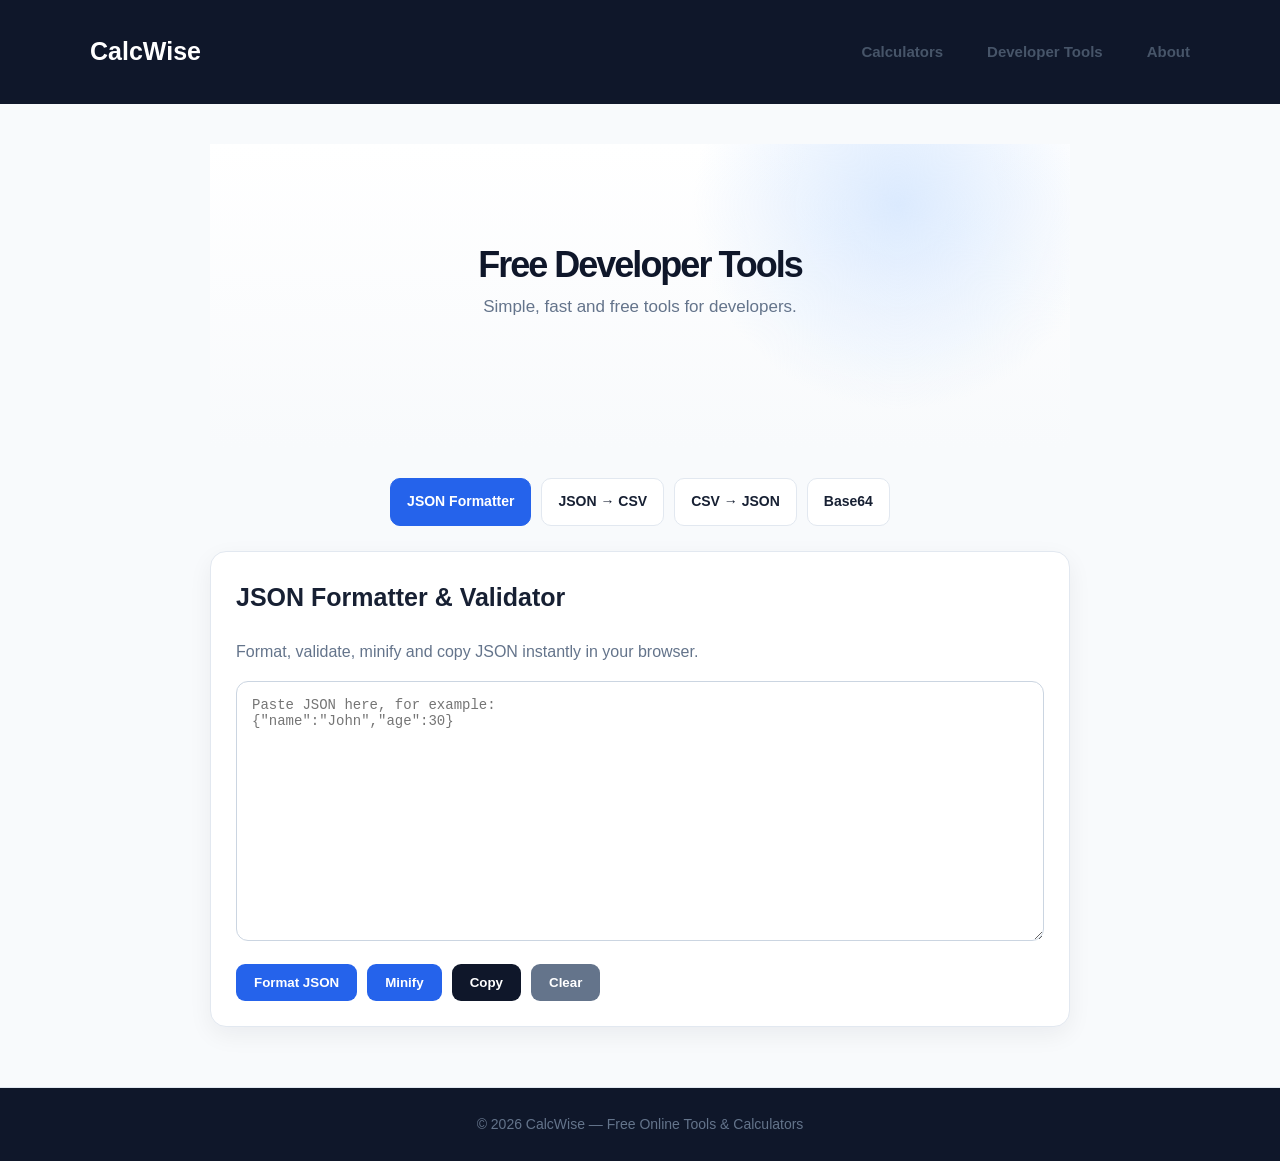
==== commit 540228aa: "Update developer-tool.html" ====
--- a/developer-tool.html
+++ b/developer-tool.html
@@ -4,946 +4,1079 @@
 <meta charset="UTF-8">
 <meta name="viewport" content="width=device-width, initial-scale=1.0">
 
-<title>Developer Tools — Free Online Tools | CalcWise</title>
-
-<meta name="description" content="Free online developer tools including JSON Formatter, JSON to CSV and CSV to JSON converters.">
-
-<meta name="robots" content="index, follow">
+<title>Developer Tools — CalcWise</title>
+
+<meta name="description" content="Free online developer tools including JSON Formatter, JSON to CSV, CSV to JSON and Base64 Encoder and Decoder.">
 
 <link rel="stylesheet" href="./style.css?v=3">
 
 <style>
-*{box-sizing:border-box}
-
-body{
-margin:0;
-font-family:Arial,Helvetica,sans-serif;
-color:#172033;
-background:#f8fafc;
-line-height:1.6
-}
-
-.container{
-width:min(1120px,92%);
-margin:auto
-}
-
-.site-header{
-background:#fff;
-border-bottom:1px solid #e2e8f0;
-position:sticky;
-top:0;
-z-index:100
-}
-
-.nav-container{
-min-height:68px;
-display:flex;
-align-items:center;
-justify-content:space-between;
-gap:20px
-}
-
-.logo{
-font-size:25px;
-font-weight:800;
-color:#0f172a;
-text-decoration:none
-}
-
-.logo span{
-color:#2563eb
-}
-
-nav{
-display:flex;
-align-items:center;
-gap:24px
-}
-
-nav a{
-color:#475569;
-text-decoration:none;
-font-size:15px;
-font-weight:600
-}
-
-nav a:hover{
-color:#2563eb
-}
-
-.calculator-page{
-padding:45px 15px
-}
-
-.calc-shell{
-width:min(900px,100%);
-margin:auto;
-background:#fff;
-padding:40px;
-border:1px solid #e2e8f0;
-border-radius:20px;
-box-shadow:0 10px 30px rgba(15,23,42,.06)
-}
-
-.eyebrow{
-display:inline-block;
-background:#eff6ff;
-color:#1d4ed8;
-padding:7px 13px;
-border-radius:999px;
-font-size:13px;
-font-weight:700;
-letter-spacing:1px;
-margin-bottom:12px
-}
-
-h1{
-font-size:clamp(32px,6vw,48px);
-line-height:1.1;
-margin:0 0 15px;
-color:#0f172a
-}
-
-h2{
-color:#0f172a
-}
-
-.description{
-font-size:18px;
-color:#64748b;
-margin-bottom:30px
-}
-
-label{
-display:block;
-font-size:17px;
-font-weight:700;
-margin-bottom:8px
-}
-
-textarea{
-width:100%;
-min-height:280px;
-margin-top:10px;
-padding:18px;
-border:2px solid #dbe2ea;
-border-radius:14px;
-font-family:monospace;
-font-size:16px;
-resize:vertical;
-background:#fff;
-color:#172033
-}
-
-textarea:focus{
-outline:none;
-border-color:#2563eb
-}
-
-.buttons{
-display:flex;
-flex-wrap:wrap;
-gap:12px;
-margin-top:20px
-}
-
-button{
-border:0;
-border-radius:12px;
-padding:14px 20px;
-font-size:16px;
-font-weight:700;
-cursor:pointer
-}
-
-.primary{
-background:#2563eb;
-color:#fff
-}
-
-.primary:hover{
-background:#1d4ed8
-}
-
-.secondary{
-background:#64748b;
-color:#fff
-}
-
-.result{
-margin-top:18px
-}
-
-.message{
-padding:15px;
-border-radius:10px
-}
-
-.success{
-background:#f0fdf4;
-color:#166534
-}
-
-.error{
-background:#fef2f2;
-color:#991b1b
-}
-
-.info{
-background:#eff6ff;
-color:#1d4ed8
-}
-
-.info-box{
-margin-top:40px;
-padding:25px;
-background:#f8fafc;
-border-radius:16px
-}
-
-.site-footer{
-margin-top:40px;
-padding:30px 20px;
-text-align:center;
-border-top:1px solid #e2e8f0;
-background:#fff;
-color:#64748b
-}
-
-.tool-section{
-display:none
-}
-
-@media(max-width:700px){
-
-.nav-container{
-flex-direction:column;
-padding:16px 0
-}
-
-nav{
-flex-wrap:wrap;
-justify-content:center;
-gap:14px
-}
-
-.calculator-page{
-padding:25px 12px
-}
-
-.calc-shell{
-padding:25px 18px;
-border-radius:16px
-}
-
-h1{
-font-size:34px
-}
-
-.description{
-font-size:16px
-}
-
+* {
+    box-sizing: border-box;
+}
+
+body {
+    margin: 0;
+    font-family: Arial, sans-serif;
+    background: #f8fafc;
+    color: #172033;
+}
+
+header {
+    background: #0f172a;
+    color: white;
+    padding: 18px 20px;
+}
+
+.nav {
+    max-width: 1100px;
+    margin: auto;
+    display: flex;
+    align-items: center;
+    justify-content: space-between;
+    gap: 20px;
+}
+
+.logo {
+    font-size: 25px;
+    font-weight: 800;
+    color: white;
+    text-decoration: none;
+}
+
+nav a {
+    color: white;
+    text-decoration: none;
+    margin-left: 18px;
+    font-size: 14px;
+}
+
+nav a:hover {
+    text-decoration: underline;
+}
+
+.container {
+    max-width: 900px;
+    margin: 40px auto;
+    padding: 0 20px;
+}
+
+.hero {
+    text-align: center;
+    margin-bottom: 30px;
+}
+
+.hero h1 {
+    font-size: 36px;
+    margin-bottom: 10px;
+}
+
+.hero p {
+    color: #64748b;
+    font-size: 17px;
+}
+
+.tool-menu {
+    display: flex;
+    flex-wrap: wrap;
+    gap: 10px;
+    margin-bottom: 25px;
+    justify-content: center;
+}
+
+.tool-menu a {
+    background: white;
+    border: 1px solid #e2e8f0;
+    color: #172033;
+    padding: 11px 16px;
+    border-radius: 10px;
+    text-decoration: none;
+    font-size: 14px;
+    font-weight: 600;
+}
+
+.tool-menu a:hover,
+.tool-menu a.active {
+    background: #2563eb;
+    color: white;
+    border-color: #2563eb;
+}
+
+.tool-card {
+    background: white;
+    border: 1px solid #e2e8f0;
+    border-radius: 16px;
+    padding: 25px;
+    box-shadow: 0 8px 25px rgba(15, 23, 42, 0.06);
+}
+
+.tool-card h2 {
+    margin-top: 0;
+    font-size: 25px;
+}
+
+.tool-card p {
+    color: #64748b;
+}
+
+textarea {
+    width: 100%;
+    min-height: 260px;
+    padding: 15px;
+    border: 1px solid #cbd5e1;
+    border-radius: 12px;
+    resize: vertical;
+    font-family: monospace;
+    font-size: 14px;
+    outline: none;
+}
+
+textarea:focus {
+    border-color: #2563eb;
+}
+
+.buttons {
+    display: flex;
+    flex-wrap: wrap;
+    gap: 10px;
+    margin-top: 15px;
+}
+
+button {
+    border: none;
+    background: #2563eb;
+    color: white;
+    padding: 11px 18px;
+    border-radius: 9px;
+    cursor: pointer;
+    font-weight: 600;
+}
+
+button:hover {
+    background: #1d4ed8;
+}
+
+button.secondary {
+    background: #0f172a;
+}
+
+button.danger {
+    background: #64748b;
+}
+
+.result {
+    margin-top: 20px;
+}
+
+.status {
+    margin-top: 15px;
+    padding: 12px;
+    border-radius: 9px;
+    background: #f0fdf4;
+    color: #166534;
+    display: none;
+}
+
+.error {
+    background: #fef2f2;
+    color: #991b1b;
+}
+
+footer {
+    margin-top: 60px;
+    padding: 25px;
+    text-align: center;
+    color: #64748b;
+    border-top: 1px solid #e2e8f0;
+}
+
+@media (max-width: 650px) {
+
+    .nav {
+        flex-direction: column;
+    }
+
+    nav a {
+        margin: 0 7px;
+    }
+
+    .hero h1 {
+        font-size: 29px;
+    }
+
+    .tool-card {
+        padding: 18px;
+    }
+
+    textarea {
+        min-height: 220px;
+    }
 }
 </style>
 </head>
 
 <body>
 
-<header class="site-header">
-<div class="container nav-container">
-
-<a href="index.html" class="logo">
-CalcWise<span>.</span>
-</a>
-
-<nav>
-<a href="index.html">Home</a>
-<a href="index.html#calculators">Calculators</a>
-<a href="developer-tool.html?tool=json">Developer Tools</a>
-<a href="index.html#about">About</a>
-</nav>
-
-</div>
+<header>
+    <div class="nav">
+
+        <a class="logo" href="index.html">CalcWise</a>
+
+        <nav>
+            <a href="index.html">Calculators</a>
+            <a href="developer-tool.html?tool=json">Developer Tools</a>
+            <a href="index.html#about">About</a>
+        </nav>
+
+    </div>
 </header>
 
 
-<main class="calculator-page">
-
-<div class="calc-shell">
-
-<div class="eyebrow">DEVELOPER TOOL</div>
-
-<h1 id="toolTitle">JSON Formatter & Validator</h1>
-
-<p id="toolDescription" class="description">
-Format, validate and minify JSON instantly. Your data is processed directly in your browser.
-</p>
-
-
-<!-- JSON FORMATTER -->
-
-<section id="jsonTool" class="tool-section">
-
-<label for="jsonInput">Paste your JSON</label>
-
-<textarea
-id="jsonInput"
-placeholder='Example: {"name":"John","age":30,"city":"New York"}'
-></textarea>
-
-<div class="buttons">
-
-<button class="primary" onclick="formatJSON()">
-Format JSON
-</button>
-
-<button class="primary" onclick="minifyJSON()">
-Minify
-</button>
-
-<button class="primary" onclick="copyJSON()">
-Copy
-</button>
-
-<button class="secondary" onclick="clearJSON()">
-Clear
-</button>
-
-</div>
-
-<div id="jsonResult" class="result"></div>
-
-</section>
-
-
-<!-- JSON TO CSV -->
-
-<section id="jsonCsvTool" class="tool-section">
-
-<label for="jsonCsvInput">Paste JSON data</label>
-
-<textarea
-id="jsonCsvInput"
-placeholder='Example: [{"name":"John","age":30},{"name":"Sarah","age":25}]'
-></textarea>
-
-<div class="buttons">
-
-<button class="primary" onclick="convertJSONtoCSV()">
-Convert to CSV
-</button>
-
-<button class="primary" onclick="copyCSV()">
-Copy CSV
-</button>
-
-<button class="primary" onclick="downloadCSV()">
-Download CSV
-</button>
-
-<button class="secondary" onclick="clearJSONCSV()">
-Clear
-</button>
-
-</div>
-
-<textarea
-id="csvOutput"
-readonly
-placeholder="CSV output will appear here..."
-></textarea>
-
-<div id="jsonCsvResult" class="result"></div>
-
-</section>
-
-
-<!-- CSV TO JSON -->
-
-<section id="csvJsonTool" class="tool-section">
-
-<label for="csvInput">Paste CSV data</label>
-
-<textarea
-id="csvInput"
-placeholder="name,age,city&#10;John,30,New York&#10;Sarah,25,Chicago"
-></textarea>
-
-<div class="buttons">
-
-<button class="primary" onclick="convertCSVtoJSON()">
-Convert to JSON
-</button>
-
-<button class="primary" onclick="copyCSVJSON()">
-Copy JSON
-</button>
-
-<button class="primary" onclick="downloadJSON()">
-Download JSON
-</button>
-
-<button class="secondary" onclick="clearCSVJSON()">
-Clear
-</button>
-
-</div>
-
-<textarea
-id="csvJsonOutput"
-readonly
-placeholder="JSON output will appear here..."
-></textarea>
-
-<div id="csvJsonResult" class="result"></div>
-
-</section>
-
-
-<div class="info-box">
-
-<h2>Free Online Developer Tools</h2>
-
-<p>
-CalcWise provides simple browser-based tools for developers,
-students, designers and everyday users.
-</p>
-
-<p>
-Your data is processed directly in your browser.
-It is not sent to a CalcWise server by these tools.
-</p>
-
-</div>
-
-</div>
+<main class="container">
+
+    <div class="hero">
+        <h1>Free Developer Tools</h1>
+        <p>Simple, fast and free tools for developers.</p>
+    </div>
+
+
+    <!-- TOOL MENU -->
+
+    <div class="tool-menu">
+
+        <a href="?tool=json" id="menu-json">
+            JSON Formatter
+        </a>
+
+        <a href="?tool=json-csv" id="menu-json-csv">
+            JSON → CSV
+        </a>
+
+        <a href="?tool=csv-json" id="menu-csv-json">
+            CSV → JSON
+        </a>
+
+        <a href="?tool=base64" id="menu-base64">
+            Base64
+        </a>
+
+    </div>
+
+
+    <!-- JSON FORMATTER -->
+
+    <section class="tool-card" id="jsonTool">
+
+        <h2>JSON Formatter & Validator</h2>
+
+        <p>
+            Format, validate, minify and copy JSON instantly in your browser.
+        </p>
+
+        <textarea id="jsonInput"
+        placeholder='Paste JSON here, for example:
+{"name":"John","age":30}'></textarea>
+
+        <div class="buttons">
+
+            <button onclick="formatJSON()">
+                Format JSON
+            </button>
+
+            <button onclick="minifyJSON()">
+                Minify
+            </button>
+
+            <button class="secondary" onclick="copyJSON()">
+                Copy
+            </button>
+
+            <button class="danger" onclick="clearJSON()">
+                Clear
+            </button>
+
+        </div>
+
+        <div id="jsonStatus" class="status"></div>
+
+    </section>
+
+
+    <!-- JSON TO CSV -->
+
+    <section class="tool-card" id="jsonCsvTool" style="display:none;">
+
+        <h2>JSON → CSV Converter</h2>
+
+        <p>
+            Convert JSON data into CSV format instantly.
+        </p>
+
+        <textarea id="jsonCsvInput"
+        placeholder='Paste JSON array here:
+[{"name":"John","age":30},{"name":"Sarah","age":25}]'></textarea>
+
+        <div class="buttons">
+
+            <button onclick="convertJSONtoCSV()">
+                Convert to CSV
+            </button>
+
+            <button class="secondary" onclick="copyCSV()">
+                Copy CSV
+            </button>
+
+            <button onclick="downloadCSV()">
+                Download CSV
+            </button>
+
+            <button class="danger" onclick="clearJSONCSV()">
+                Clear
+            </button>
+
+        </div>
+
+        <div class="result">
+
+            <textarea id="csvOutput"
+            placeholder="CSV result will appear here..."
+            readonly></textarea>
+
+        </div>
+
+        <div id="jsonCsvStatus" class="status"></div>
+
+    </section>
+
+
+    <!-- CSV TO JSON -->
+
+    <section class="tool-card" id="csvJsonTool" style="display:none;">
+
+        <h2>CSV → JSON Converter</h2>
+
+        <p>
+            Convert CSV data into clean JSON instantly.
+        </p>
+
+        <textarea id="csvInput"
+        placeholder="name,age,city
+John,30,New York
+Sarah,25,London"></textarea>
+
+        <div class="buttons">
+
+            <button onclick="convertCSVtoJSON()">
+                Convert to JSON
+            </button>
+
+            <button class="secondary" onclick="copyCSVJSON()">
+                Copy JSON
+            </button>
+
+            <button onclick="downloadJSON()">
+                Download JSON
+            </button>
+
+            <button class="danger" onclick="clearCSVJSON()">
+                Clear
+            </button>
+
+        </div>
+
+        <div class="result">
+
+            <textarea id="csvJsonOutput"
+            placeholder="JSON result will appear here..."
+            readonly></textarea>
+
+        </div>
+
+        <div id="csvJsonStatus" class="status"></div>
+
+    </section>
+
+
+    <!-- BASE64 -->
+
+    <section class="tool-card" id="base64Tool" style="display:none;">
+
+        <h2>Base64 Encoder & Decoder</h2>
+
+        <p>
+            Encode text to Base64 or decode Base64 back to normal text.
+            Everything runs directly in your browser.
+        </p>
+
+        <textarea id="base64Input"
+        placeholder="Enter text or Base64 here..."></textarea>
+
+        <div class="buttons">
+
+            <button onclick="encodeBase64()">
+                Encode
+            </button>
+
+            <button onclick="decodeBase64()">
+                Decode
+            </button>
+
+            <button class="secondary" onclick="copyBase64()">
+                Copy
+            </button>
+
+            <button class="danger" onclick="clearBase64()">
+                Clear
+            </button>
+
+        </div>
+
+        <div id="base64Status" class="status"></div>
+
+    </section>
 
 </main>
 
 
-<footer class="site-footer">
-
-<div class="container">
-
-<p>
-© 2026 CalcWise. Free calculators and online tools.
-</p>
-
-</div>
-
+<footer>
+    © 2026 CalcWise — Free Online Tools & Calculators
 </footer>
 
 
 <script>
 
-/* SELECT TOOL FROM URL */
+/* =========================
+   TOOL ROUTER
+========================= */
 
 const params = new URLSearchParams(window.location.search);
 const tool = params.get("tool") || "json";
 
-
-function showTool(id, title, description){
-
-document.getElementById("jsonTool").style.display = "none";
-document.getElementById("jsonCsvTool").style.display = "none";
-document.getElementById("csvJsonTool").style.display = "none";
-
-document.getElementById(id).style.display = "block";
-
-document.getElementById("toolTitle").textContent = title;
-
-document.getElementById("toolDescription").textContent = description;
-
-}
-
-
-/* TOOL ROUTER */
-
-if(tool === "json-csv"){
-
-showTool(
-"jsonCsvTool",
-"JSON to CSV Converter",
-"Convert JSON data to CSV instantly. Your data is processed directly in your browser."
-);
-
-document.title = "JSON to CSV Converter — Free Online Tool | CalcWise";
-
-}
-
-else if(tool === "csv-json"){
-
-showTool(
-"csvJsonTool",
-"CSV to JSON Converter",
-"Convert CSV data to JSON instantly. Your data is processed directly in your browser."
-);
-
-document.title = "CSV to JSON Converter — Free Online Tool | CalcWise";
-
-}
-
-else{
-
-showTool(
-"jsonTool",
-"JSON Formatter & Validator",
-"Format, validate and minify JSON instantly. Your data is processed directly in your browser."
-);
-
-}
-
-
-/* JSON FORMAT */
-
-function formatJSON(){
-
-const input = document.getElementById("jsonInput").value.trim();
-const result = document.getElementById("jsonResult");
-
-try{
-
-if(!input) throw new Error("Please enter JSON first.");
-
-const parsed = JSON.parse(input);
-
-document.getElementById("jsonInput").value =
-JSON.stringify(parsed,null,2);
-
-result.innerHTML =
-'<div class="message success">✓ Valid JSON</div>';
-
-}
-
-catch(error){
-
-result.innerHTML =
-'<div class="message error">✕ Invalid JSON: '
-+ escapeHTML(error.message)
-+ '</div>';
-
-}
-
-}
-
-
-/* JSON MINIFY */
-
-function minifyJSON(){
-
-const input = document.getElementById("jsonInput").value.trim();
-const result = document.getElementById("jsonResult");
-
-try{
-
-if(!input) throw new Error("Please enter JSON first.");
-
-const parsed = JSON.parse(input);
-
-document.getElementById("jsonInput").value =
-JSON.stringify(parsed);
-
-result.innerHTML =
-'<div class="message success">✓ JSON minified successfully</div>';
-
-}
-
-catch(error){
-
-result.innerHTML =
-'<div class="message error">✕ Invalid JSON</div>';
-
-}
-
-}
-
-
-/* COPY JSON */
-
-function copyJSON(){
-
-const text =
-document.getElementById("jsonInput").value;
-
-if(!text) return;
-
-navigator.clipboard.writeText(text);
-
-document.getElementById("jsonResult").innerHTML =
-'<div class="message info">✓ Copied to clipboard</div>';
-
-}
-
-
-/* CLEAR JSON */
-
-function clearJSON(){
-
-document.getElementById("jsonInput").value = "";
-document.getElementById("jsonResult").innerHTML = "";
-
-}
-
-
-/* JSON TO CSV */
-
-function convertJSONtoCSV(){
-
-const input =
-document.getElementById("jsonCsvInput").value.trim();
-
-const output =
-document.getElementById("csvOutput");
-
-const result =
-document.getElementById("jsonCsvResult");
-
-try{
-
-const data = JSON.parse(input);
-
-if(!Array.isArray(data))
-throw new Error("JSON must be an array of objects.");
-
-if(data.length === 0)
-throw new Error("JSON array is empty.");
-
-const headers = [];
-
-data.forEach(row=>{
-
-Object.keys(row).forEach(key=>{
-
-if(!headers.includes(key))
-headers.push(key);
-
-});
-
-});
-
-
-const rows = [];
-
-rows.push(headers.map(csvEscape).join(","));
-
-data.forEach(row=>{
-
-const values = headers.map(header=>{
-
-let value = row[header];
-
-if(value === null || value === undefined)
-value = "";
-
-if(typeof value === "object")
-value = JSON.stringify(value);
-
-return csvEscape(value);
-
-});
-
-rows.push(values.join(","));
-
-});
-
-output.value = rows.join("\n");
-
-result.innerHTML =
-'<div class="message success">✓ Converted successfully</div>';
-
-}
-
-catch(error){
-
-result.innerHTML =
-'<div class="message error">✕ '
-+ escapeHTML(error.message)
-+ '</div>';
-
-}
-
-}
-
-
-function csvEscape(value){
-
-value = String(value);
-
-if(
-value.includes(",") ||
-value.includes('"') ||
-value.includes("\n")
-){
-
-return '"' + value.replace(/"/g,'""') + '"';
-
-}
-
-return value;
-
-}
-
-
-/* COPY CSV */
-
-function copyCSV(){
-
-const text =
-document.getElementById("csvOutput").value;
-
-if(!text) return;
-
-navigator.clipboard.writeText(text);
-
-document.getElementById("jsonCsvResult").innerHTML =
-'<div class="message info">✓ CSV copied to clipboard</div>';
-
-}
-
-
-/* DOWNLOAD CSV */
-
-function downloadCSV(){
-
-const csv =
-document.getElementById("csvOutput").value;
-
-if(!csv) return;
-
-const blob =
-new Blob([csv],{type:"text/csv;charset=utf-8;"});
-
-const url =
-URL.createObjectURL(blob);
-
-const link =
-document.createElement("a");
-
-link.href = url;
-link.download = "calcwise-data.csv";
-
-document.body.appendChild(link);
-
-link.click();
-
-document.body.removeChild(link);
-
-URL.revokeObjectURL(url);
-
-}
-
-
-/* CLEAR JSON TO CSV */
-
-function clearJSONCSV(){
-
-document.getElementById("jsonCsvInput").value = "";
-document.getElementById("csvOutput").value = "";
-document.getElementById("jsonCsvResult").innerHTML = "";
-
-}
-
-
-/* CSV TO JSON */
-
-function convertCSVtoJSON(){
-
-const input =
-document.getElementById("csvInput").value.trim();
-
-const output =
-document.getElementById("csvJsonOutput");
-
-const result =
-document.getElementById("csvJsonResult");
-
-try{
-
-if(!input)
-throw new Error("Please enter CSV data first.");
-
-const rows = parseCSV(input);
-
-if(rows.length < 2)
-throw new Error("CSV needs a header and at least one data row.");
-
-const headers = rows[0];
-
-const data =
-rows.slice(1).map(row=>{
-
-const object = {};
-
-headers.forEach((header,index)=>{
-
-object[header] =
-row[index] !== undefined ? row[index] : "";
-
-});
-
-return object;
-
-});
-
-output.value =
-JSON.stringify(data,null,2);
-
-result.innerHTML =
-'<div class="message success">✓ Converted successfully</div>';
-
-}
-
-catch(error){
-
-result.innerHTML =
-'<div class="message error">✕ '
-+ escapeHTML(error.message)
-+ '</div>';
-
-}
-
-}
-
-
-/* CSV PARSER */
-
-function parseCSV(text){
-
-const rows = [];
-
-let row = [];
-let value = "";
-let insideQuotes = false;
-
-for(let i=0;i<text.length;i++){
-
-const char = text[i];
-const next = text[i+1];
-
-if(char === '"' && insideQuotes && next === '"'){
-
-value += '"';
-i++;
-
-}
-
-else if(char === '"'){
-
-insideQuotes = !insideQuotes;
-
-}
-
-else if(char === "," && !insideQuotes){
-
-row.push(value.trim());
-value = "";
-
-}
-
-else if((char === "\n" || char === "\r") && !insideQuotes){
-
-if(char === "\r" && next === "\n")
-i++;
-
-row.push(value.trim());
-
-if(row.some(cell=>cell !== ""))
-rows.push(row);
-
-row = [];
-value = "";
-
-}
-
-else{
-
-value += char;
-
-}
-
-}
-
-row.push(value.trim());
-
-if(row.some(cell=>cell !== ""))
-rows.push(row);
-
-return rows;
-
-}
-
-
-/* COPY CSV JSON */
-
-function copyCSVJSON(){
-
-const text =
-document.getElementById("csvJsonOutput").value;
-
-if(!text) return;
-
-navigator.clipboard.writeText(text);
-
-document.getElementById("csvJsonResult").innerHTML =
-'<div class="message info">✓ JSON copied to clipboard</div>';
-
-}
-
-
-/* DOWNLOAD JSON */
-
-function downloadJSON(){
-
-const json =
-document.getElementById("csvJsonOutput").value;
-
-if(!json) return;
-
-const blob =
-new Blob([json],{type:"application/json;charset=utf-8;"});
-
-const url =
-URL.createObjectURL(blob);
-
-const link =
-document.createElement("a");
-
-link.href = url;
-link.download = "calcwise-data.json";
-
-document.body.appendChild(link);
-
-link.click();
-
-document.body.removeChild(link);
-
-URL.revokeObjectURL(url);
-
-}
-
-
-/* CLEAR CSV TO JSON */
-
-function clearCSVJSON(){
-
-document.getElementById("csvInput").value = "";
-document.getElementById("csvJsonOutput").value = "";
-document.getElementById("csvJsonResult").innerHTML = "";
-
-}
-
-
-/* ESCAPE ERROR TEXT */
-
-function escapeHTML(text){
-
-const div = document.createElement("div");
-
-div.textContent = text;
-
-return div.innerHTML;
+const jsonTool = document.getElementById("jsonTool");
+const jsonCsvTool = document.getElementById("jsonCsvTool");
+const csvJsonTool = document.getElementById("csvJsonTool");
+const base64Tool = document.getElementById("base64Tool");
+
+const menuJson = document.getElementById("menu-json");
+const menuJsonCsv = document.getElementById("menu-json-csv");
+const menuCsvJson = document.getElementById("menu-csv-json");
+const menuBase64 = document.getElementById("menu-base64");
+
+
+jsonTool.style.display = "none";
+jsonCsvTool.style.display = "none";
+csvJsonTool.style.display = "none";
+base64Tool.style.display = "none";
+
+menuJson.classList.remove("active");
+menuJsonCsv.classList.remove("active");
+menuCsvJson.classList.remove("active");
+menuBase64.classList.remove("active");
+
+
+if (tool === "json-csv") {
+
+    jsonCsvTool.style.display = "block";
+    menuJsonCsv.classList.add("active");
+
+} else if (tool === "csv-json") {
+
+    csvJsonTool.style.display = "block";
+    menuCsvJson.classList.add("active");
+
+} else if (tool === "base64") {
+
+    base64Tool.style.display = "block";
+    menuBase64.classList.add("active");
+
+} else {
+
+    jsonTool.style.display = "block";
+    menuJson.classList.add("active");
+
+}
+
+
+/* =========================
+   JSON FORMATTER
+========================= */
+
+function formatJSON() {
+
+    const input = document.getElementById("jsonInput");
+    const status = document.getElementById("jsonStatus");
+
+    try {
+
+        const data = JSON.parse(input.value);
+
+        input.value = JSON.stringify(data, null, 2);
+
+        showStatus(
+            status,
+            "✓ Valid JSON — formatted successfully.",
+            false
+        );
+
+    } catch (error) {
+
+        showStatus(
+            status,
+            "✕ Invalid JSON: " + error.message,
+            true
+        );
+
+    }
+
+}
+
+
+function minifyJSON() {
+
+    const input = document.getElementById("jsonInput");
+    const status = document.getElementById("jsonStatus");
+
+    try {
+
+        const data = JSON.parse(input.value);
+
+        input.value = JSON.stringify(data);
+
+        showStatus(
+            status,
+            "✓ JSON minified successfully.",
+            false
+        );
+
+    } catch (error) {
+
+        showStatus(
+            status,
+            "✕ Invalid JSON: " + error.message,
+            true
+        );
+
+    }
+
+}
+
+
+function copyJSON() {
+
+    const input = document.getElementById("jsonInput");
+
+    navigator.clipboard.writeText(input.value);
+
+}
+
+
+function clearJSON() {
+
+    document.getElementById("jsonInput").value = "";
+
+    document.getElementById("jsonStatus").style.display = "none";
+
+}
+
+
+/* =========================
+   JSON → CSV
+========================= */
+
+function csvEscape(value) {
+
+    if (value === null || value === undefined) {
+        return "";
+    }
+
+    let text = String(value);
+
+    if (
+        text.includes(",") ||
+        text.includes('"') ||
+        text.includes("\n")
+    ) {
+
+        text = '"' + text.replace(/"/g, '""') + '"';
+
+    }
+
+    return text;
+
+}
+
+
+function convertJSONtoCSV() {
+
+    const input = document.getElementById("jsonCsvInput");
+    const output = document.getElementById("csvOutput");
+    const status = document.getElementById("jsonCsvStatus");
+
+    try {
+
+        const data = JSON.parse(input.value);
+
+        if (!Array.isArray(data)) {
+
+            throw new Error(
+                "JSON must contain an array of objects."
+            );
+
+        }
+
+        if (data.length === 0) {
+
+            throw new Error(
+                "JSON array is empty."
+            );
+
+        }
+
+        const headers = [
+            ...new Set(
+                data.flatMap(item =>
+                    Object.keys(item)
+                )
+            )
+        ];
+
+        const rows = [];
+
+        rows.push(
+            headers.map(csvEscape).join(",")
+        );
+
+        data.forEach(item => {
+
+            rows.push(
+                headers
+                    .map(header =>
+                        csvEscape(item[header])
+                    )
+                    .join(",")
+            );
+
+        });
+
+        output.value = rows.join("\n");
+
+        showStatus(
+            status,
+            "✓ Converted successfully.",
+            false
+        );
+
+    } catch (error) {
+
+        showStatus(
+            status,
+            "✕ " + error.message,
+            true
+        );
+
+    }
+
+}
+
+
+function copyCSV() {
+
+    navigator.clipboard.writeText(
+        document.getElementById("csvOutput").value
+    );
+
+}
+
+
+function downloadCSV() {
+
+    const csv =
+        document.getElementById("csvOutput").value;
+
+    if (!csv) return;
+
+    const blob = new Blob(
+        [csv],
+        { type: "text/csv" }
+    );
+
+    const url = URL.createObjectURL(blob);
+
+    const a = document.createElement("a");
+
+    a.href = url;
+    a.download = "calcwise-data.csv";
+
+    a.click();
+
+    URL.revokeObjectURL(url);
+
+}
+
+
+function clearJSONCSV() {
+
+    document.getElementById("jsonCsvInput").value = "";
+    document.getElementById("csvOutput").value = "";
+
+    document.getElementById("jsonCsvStatus").style.display = "none";
+
+}
+
+
+/* =========================
+   CSV → JSON
+========================= */
+
+function parseCSV(text) {
+
+    const rows = [];
+
+    let row = [];
+    let cell = "";
+    let insideQuotes = false;
+
+    for (let i = 0; i < text.length; i++) {
+
+        const char = text[i];
+
+        if (char === '"') {
+
+            if (
+                insideQuotes &&
+                text[i + 1] === '"'
+            ) {
+
+                cell += '"';
+                i++;
+
+            } else {
+
+                insideQuotes = !insideQuotes;
+
+            }
+
+        } else if (
+            char === "," &&
+            !insideQuotes
+        ) {
+
+            row.push(cell);
+            cell = "";
+
+        } else if (
+            (char === "\n" || char === "\r") &&
+            !insideQuotes
+        ) {
+
+            if (char === "\r" && text[i + 1] === "\n") {
+                i++;
+            }
+
+            row.push(cell);
+
+            rows.push(row);
+
+            row = [];
+            cell = "";
+
+        } else {
+
+            cell += char;
+
+        }
+
+    }
+
+    if (cell !== "" || row.length > 0) {
+
+        row.push(cell);
+        rows.push(row);
+
+    }
+
+    return rows;
+
+}
+
+
+function convertCSVtoJSON() {
+
+    const input =
+        document.getElementById("csvInput");
+
+    const output =
+        document.getElementById("csvJsonOutput");
+
+    const status =
+        document.getElementById("csvJsonStatus");
+
+    try {
+
+        const rows = parseCSV(input.value.trim());
+
+        if (rows.length < 2) {
+
+            throw new Error(
+                "CSV must contain a header row and at least one data row."
+            );
+
+        }
+
+        const headers = rows[0];
+
+        const result = rows
+            .slice(1)
+            .filter(row =>
+                row.some(value => value.trim() !== "")
+            )
+            .map(row => {
+
+                const obj = {};
+
+                headers.forEach((header, index) => {
+
+                    obj[header] =
+                        row[index] !== undefined
+                            ? row[index]
+                            : "";
+
+                });
+
+                return obj;
+
+            });
+
+        output.value =
+            JSON.stringify(result, null, 2);
+
+        showStatus(
+            status,
+            "✓ Converted successfully.",
+            false
+        );
+
+    } catch (error) {
+
+        showStatus(
+            status,
+            "✕ " + error.message,
+            true
+        );
+
+    }
+
+}
+
+
+function copyCSVJSON() {
+
+    navigator.clipboard.writeText(
+        document.getElementById("csvJsonOutput").value
+    );
+
+}
+
+
+function downloadJSON() {
+
+    const json =
+        document.getElementById("csvJsonOutput").value;
+
+    if (!json) return;
+
+    const blob = new Blob(
+        [json],
+        { type: "application/json" }
+    );
+
+    const url =
+        URL.createObjectURL(blob);
+
+    const a =
+        document.createElement("a");
+
+    a.href = url;
+    a.download = "calcwise-data.json";
+
+    a.click();
+
+    URL.revokeObjectURL(url);
+
+}
+
+
+function clearCSVJSON() {
+
+    document.getElementById("csvInput").value = "";
+
+    document.getElementById("csvJsonOutput").value = "";
+
+    document.getElementById("csvJsonStatus").style.display = "none";
+
+}
+
+
+/* =========================
+   BASE64
+========================= */
+
+function bytesToBase64(bytes) {
+
+    let binary = "";
+
+    const chunkSize = 0x8000;
+
+    for (
+        let i = 0;
+        i < bytes.length;
+        i += chunkSize
+    ) {
+
+        binary += String.fromCharCode(
+            ...bytes.subarray(
+                i,
+                i + chunkSize
+            )
+        );
+
+    }
+
+    return btoa(binary);
+
+}
+
+
+function base64ToBytes(base64) {
+
+    const binary =
+        atob(
+            base64.replace(/\s/g, "")
+        );
+
+    const bytes =
+        new Uint8Array(binary.length);
+
+    for (
+        let i = 0;
+        i < binary.length;
+        i++
+    ) {
+
+        bytes[i] =
+            binary.charCodeAt(i);
+
+    }
+
+    return bytes;
+
+}
+
+
+function encodeBase64() {
+
+    const input =
+        document.getElementById("base64Input");
+
+    const status =
+        document.getElementById("base64Status");
+
+    try {
+
+        const bytes =
+            new TextEncoder().encode(
+                input.value
+            );
+
+        input.value =
+            bytesToBase64(bytes);
+
+        showStatus(
+            status,
+            "✓ Text encoded to Base64.",
+            false
+        );
+
+    } catch (error) {
+
+        showStatus(
+            status,
+            "✕ Unable to encode text.",
+            true
+        );
+
+    }
+
+}
+
+
+function decodeBase64() {
+
+    const input =
+        document.getElementById("base64Input");
+
+    const status =
+        document.getElementById("base64Status");
+
+    try {
+
+        const bytes =
+            base64ToBytes(input.value);
+
+        input.value =
+            new TextDecoder().decode(bytes);
+
+        showStatus(
+            status,
+            "✓ Base64 decoded successfully.",
+            false
+        );
+
+    } catch (error) {
+
+        showStatus(
+            status,
+            "✕ Invalid Base64 data.",
+            true
+        );
+
+    }
+
+}
+
+
+function copyBase64() {
+
+    navigator.clipboard.writeText(
+        document.getElementById("base64Input").value
+    );
+
+}
+
+
+function clearBase64() {
+
+    document.getElementById("base64Input").value = "";
+
+    document.getElementById("base64Status").style.display = "none";
+
+}
+
+
+/* =========================
+   STATUS MESSAGE
+========================= */
+
+function showStatus(element, message, error) {
+
+    element.textContent = message;
+
+    element.classList.toggle(
+        "error",
+        error
+    );
+
+    element.style.display = "block";
 
 }
 
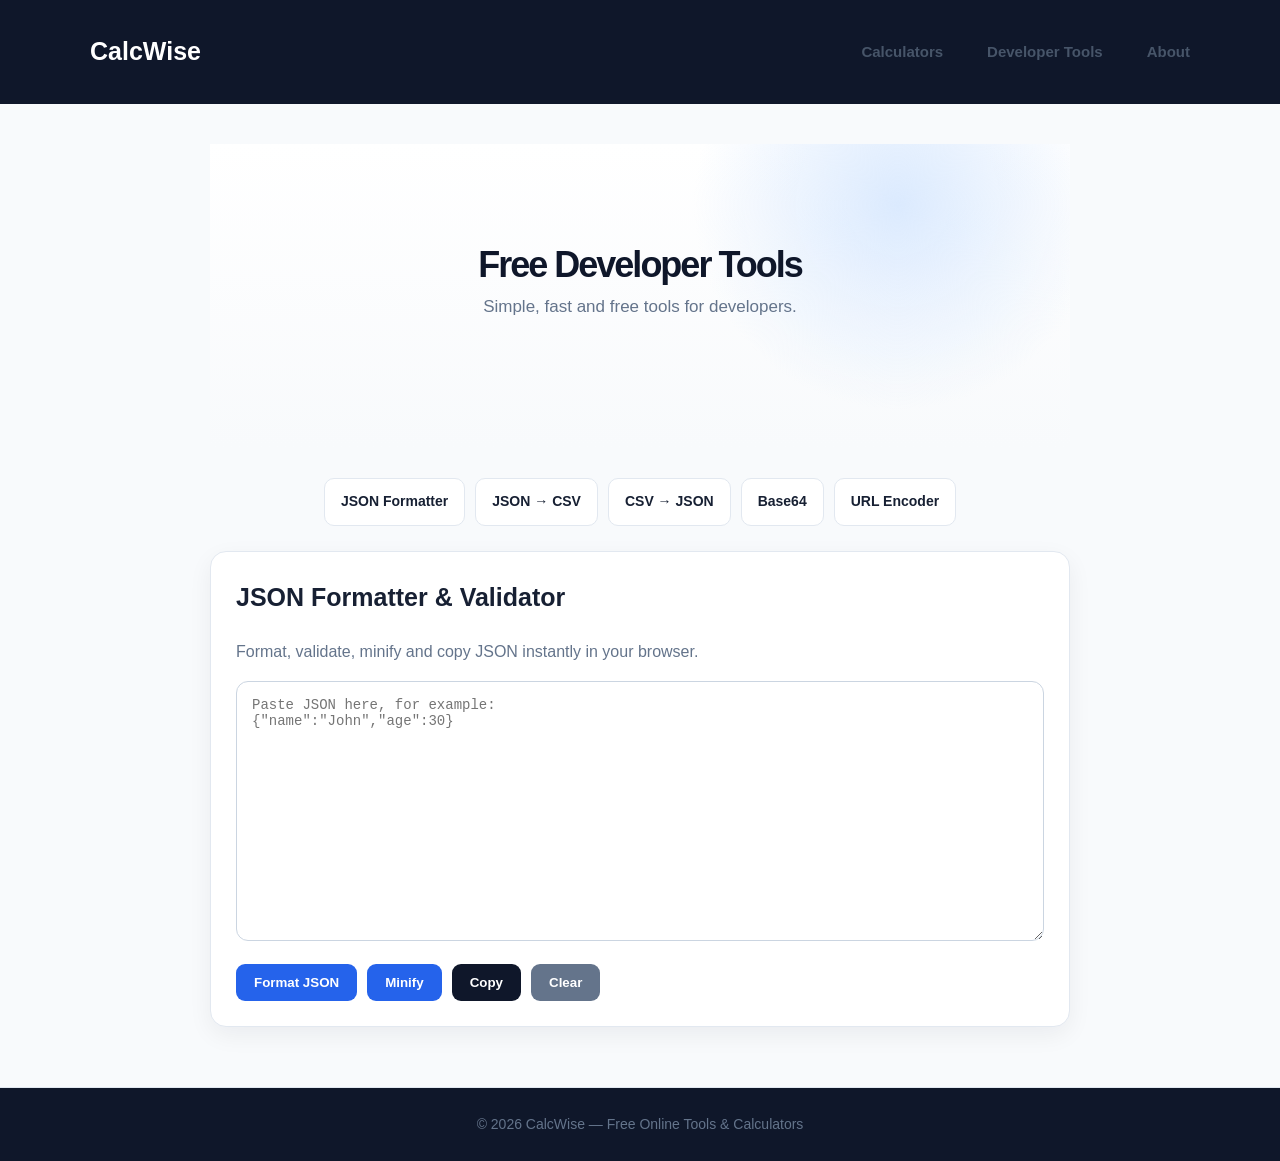
==== commit 3c50789f: "Update developer-tool.html" ====
--- a/developer-tool.html
+++ b/developer-tool.html
@@ -6,7 +6,7 @@
 
 <title>Developer Tools — CalcWise</title>
 
-<meta name="description" content="Free online developer tools including JSON Formatter, JSON to CSV, CSV to JSON and Base64 Encoder and Decoder.">
+<meta name="description" content="Free online developer tools including JSON Formatter, JSON to CSV, CSV to JSON, Base64 Encoder and URL Encoder.">
 
 <link rel="stylesheet" href="./style.css?v=3">
 
@@ -260,6 +260,10 @@
             Base64
         </a>
 
+        <a href="?tool=url" id="menu-url">
+            URL Encoder
+        </a>
+
     </div>
 
 
@@ -435,6 +439,47 @@
 
     </section>
 
+
+    <!-- URL ENCODER -->
+
+    <section class="tool-card" id="urlTool" style="display:none;">
+
+        <h2>URL Encoder & Decoder</h2>
+
+        <p>
+            Encode URLs or text for safe use in web addresses, or decode
+            encoded URLs back into readable text.
+        </p>
+
+        <textarea id="urlInput"
+        placeholder="Enter URL or text here...
+Example:
+https://example.com/search?q=hello world"></textarea>
+
+        <div class="buttons">
+
+            <button onclick="encodeURL()">
+                Encode URL
+            </button>
+
+            <button onclick="decodeURL()">
+                Decode URL
+            </button>
+
+            <button class="secondary" onclick="copyURL()">
+                Copy
+            </button>
+
+            <button class="danger" onclick="clearURL()">
+                Clear
+            </button>
+
+        </div>
+
+        <div id="urlStatus" class="status"></div>
+
+    </section>
+
 </main>
 
 
@@ -456,23 +501,25 @@
 const jsonCsvTool = document.getElementById("jsonCsvTool");
 const csvJsonTool = document.getElementById("csvJsonTool");
 const base64Tool = document.getElementById("base64Tool");
+const urlTool = document.getElementById("urlTool");
 
 const menuJson = document.getElementById("menu-json");
 const menuJsonCsv = document.getElementById("menu-json-csv");
 const menuCsvJson = document.getElementById("menu-csv-json");
 const menuBase64 = document.getElementById("menu-base64");
-
+const menuUrl = document.getElementById("menu-url");
 
 jsonTool.style.display = "none";
 jsonCsvTool.style.display = "none";
 csvJsonTool.style.display = "none";
 base64Tool.style.display = "none";
+urlTool.style.display = "none";
 
 menuJson.classList.remove("active");
 menuJsonCsv.classList.remove("active");
 menuCsvJson.classList.remove("active");
 menuBase64.classList.remove("active");
-
+menuUrl.classList.remove("active");
 
 if (tool === "json-csv") {
 
@@ -488,6 +535,11 @@
 
     base64Tool.style.display = "block";
     menuBase64.classList.add("active");
+
+} else if (tool === "url") {
+
+    urlTool.style.display = "block";
+    menuUrl.classList.add("active");
 
 } else {
 
@@ -563,9 +615,9 @@
 
 function copyJSON() {
 
-    const input = document.getElementById("jsonInput");
-
-    navigator.clipboard.writeText(input.value);
+    navigator.clipboard.writeText(
+        document.getElementById("jsonInput").value
+    );
 
 }
 
@@ -769,7 +821,10 @@
             !insideQuotes
         ) {
 
-            if (char === "\r" && text[i + 1] === "\n") {
+            if (
+                char === "\r" &&
+                text[i + 1] === "\n"
+            ) {
                 i++;
             }
 
@@ -813,7 +868,8 @@
 
     try {
 
-        const rows = parseCSV(input.value.trim());
+        const rows =
+            parseCSV(input.value.trim());
 
         if (rows.length < 2) {
 
@@ -828,7 +884,9 @@
         const result = rows
             .slice(1)
             .filter(row =>
-                row.some(value => value.trim() !== "")
+                row.some(value =>
+                    value.trim() !== ""
+                )
             )
             .map(row => {
 
@@ -1048,39 +1106,4 @@
 function copyBase64() {
 
     navigator.clipboard.writeText(
-        document.getElementById("base64Input").value
-    );
-
-}
-
-
-function clearBase64() {
-
-    document.getElementById("base64Input").value = "";
-
-    document.getElementById("base64Status").style.display = "none";
-
-}
-
-
-/* =========================
-   STATUS MESSAGE
-========================= */
-
-function showStatus(element, message, error) {
-
-    element.textContent = message;
-
-    element.classList.toggle(
-        "error",
-        error
-    );
-
-    element.style.display = "block";
-
-}
-
-</script>
-
-</body>
-</html>
+        document.getElementById("base64Input").
